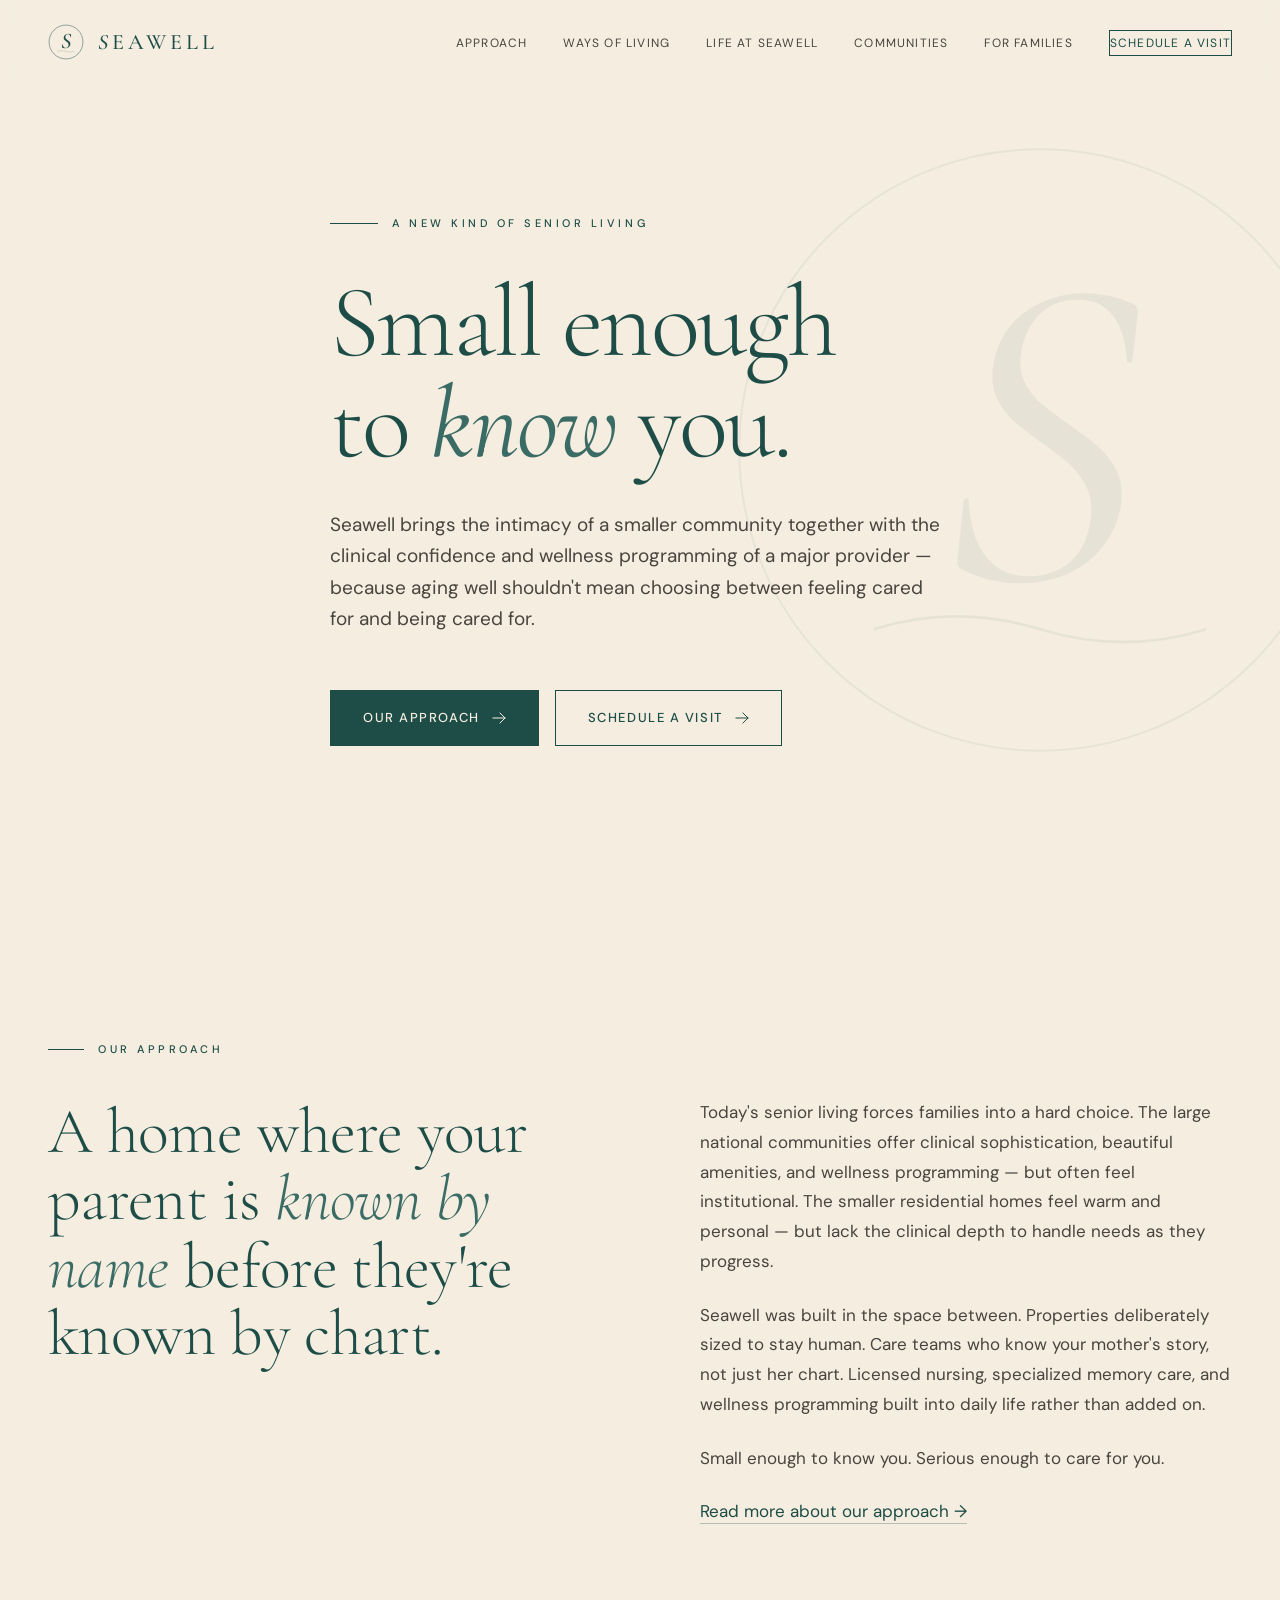
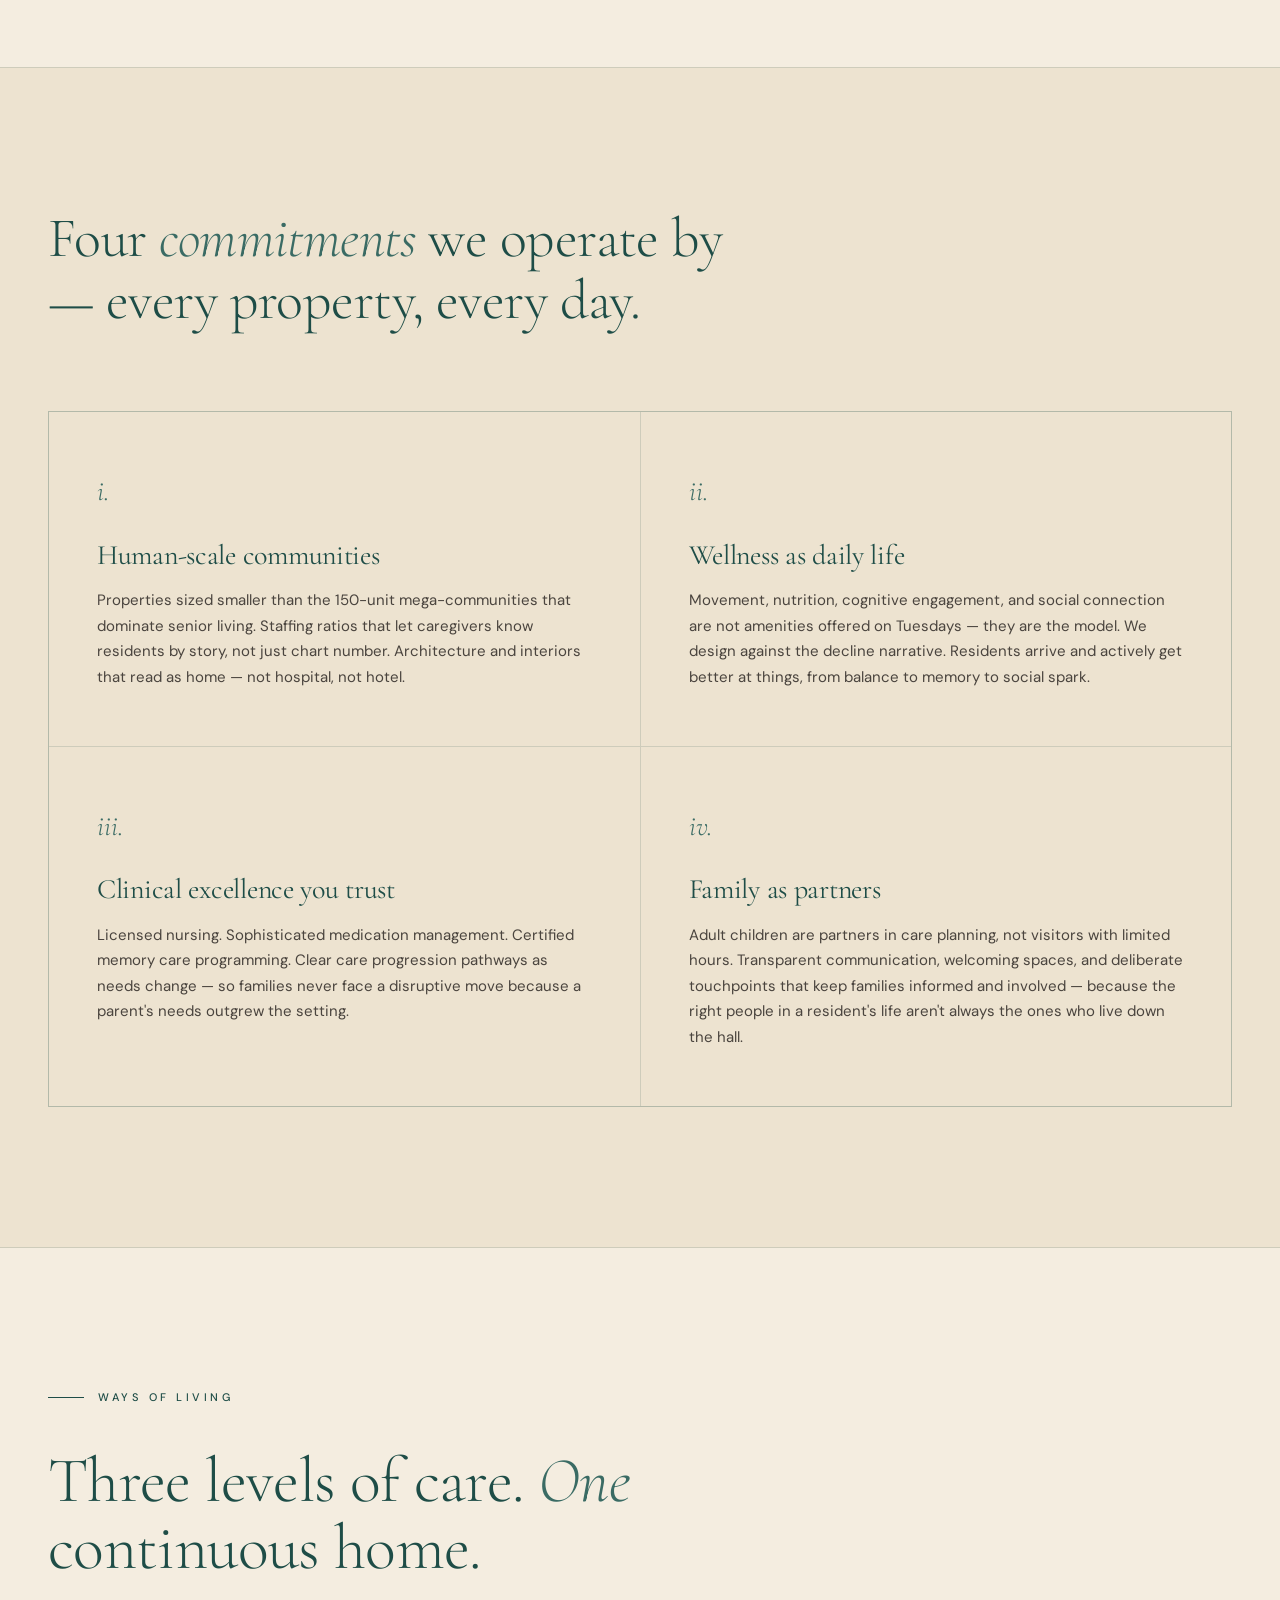
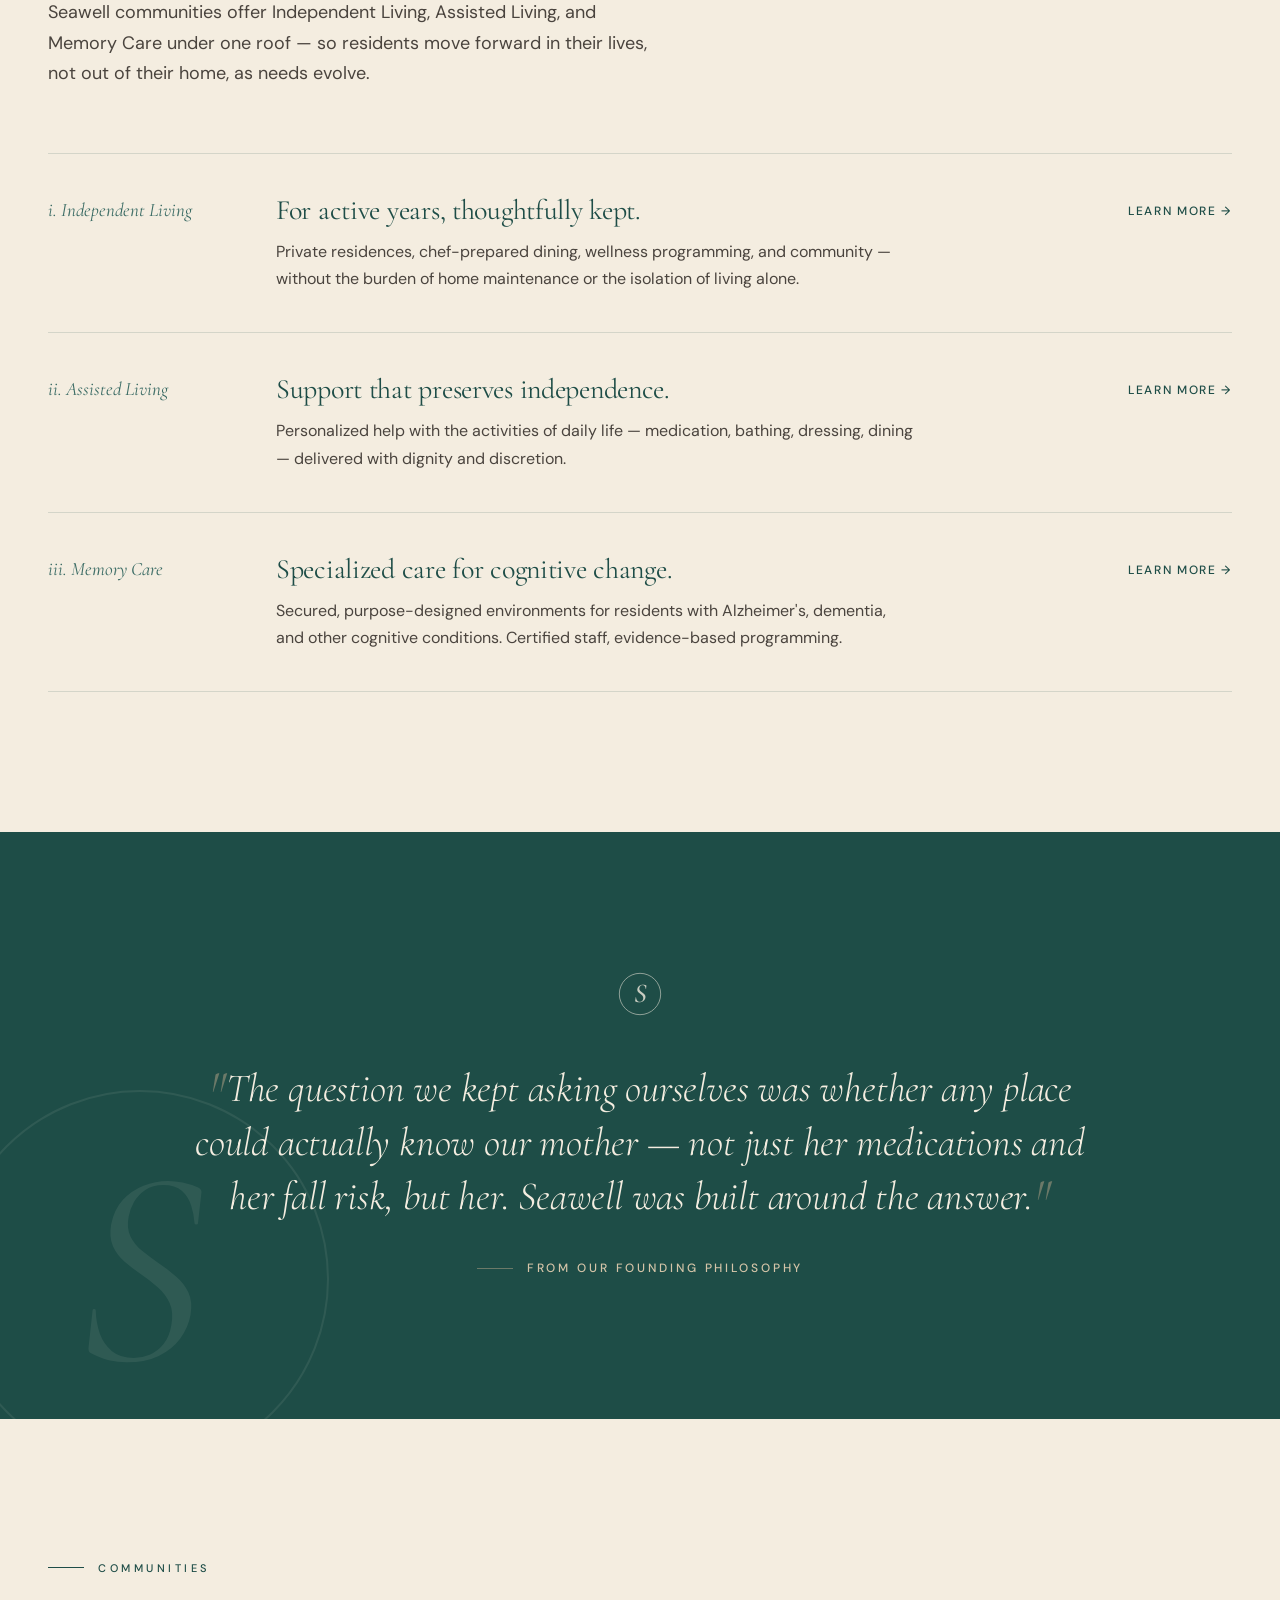
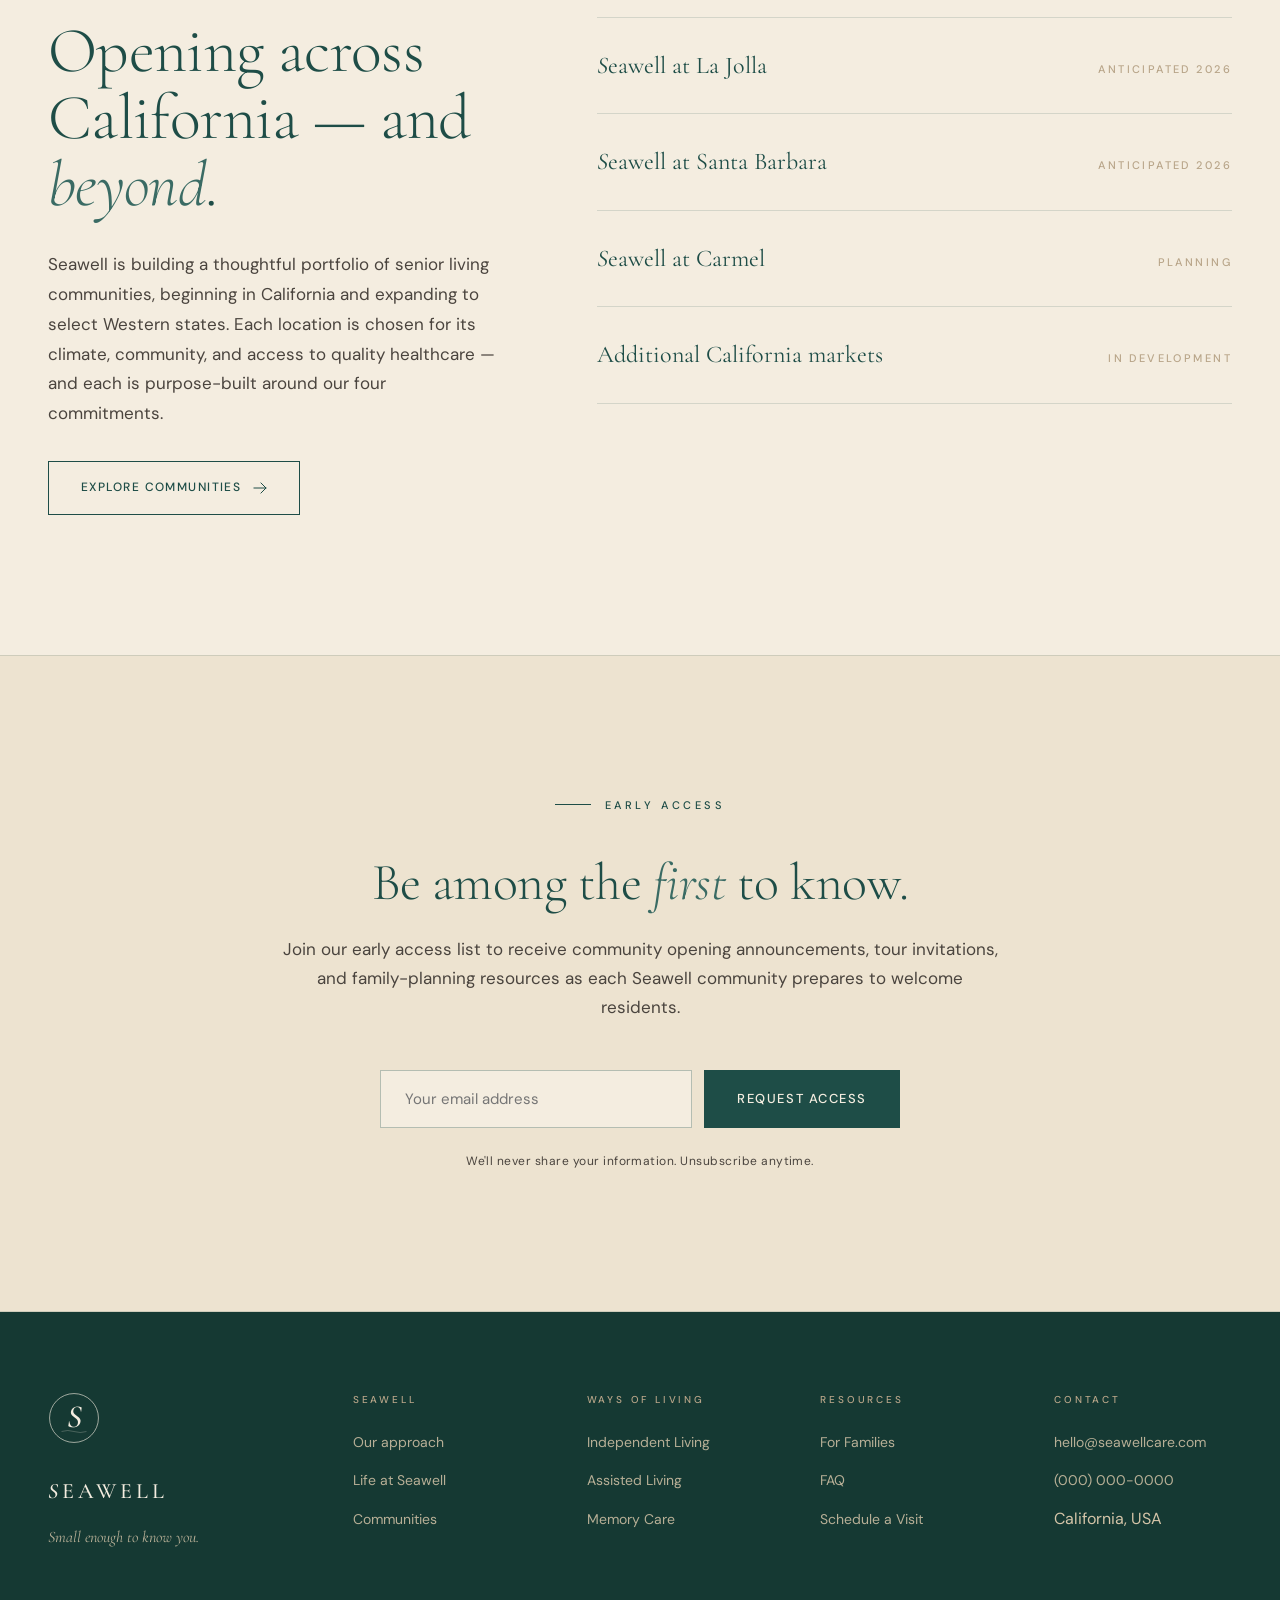
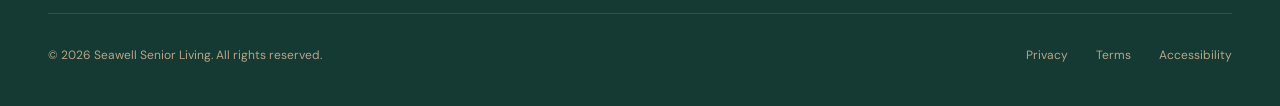
==== index.html @ 4174fb95 "Add multiple pages" ====
<!DOCTYPE html>
<html lang="en">
<head>
<meta charset="UTF-8">
<meta name="viewport" content="width=device-width, initial-scale=1.0">
<title>Seawell — Senior Living & Memory Care</title>
<meta name="description" content="A new kind of senior living community. Small enough to know you. Serious enough to care for you.">
<link rel="preconnect" href="https://fonts.googleapis.com">
<link rel="preconnect" href="https://fonts.gstatic.com" crossorigin>
<link href="https://fonts.googleapis.com/css2?family=Cormorant+Garamond:ital,wght@0,300;0,400;0,500;0,600;1,300;1,400;1,500;1,600&family=DM+Sans:ital,opsz,wght@0,9..40,300;0,9..40,400;0,9..40,500;1,9..40,400&display=swap" rel="stylesheet">
<link rel="stylesheet" href="styles.css">
<style>
.hero { min-height: 100vh; display: flex; align-items: center; padding: 180px 0 120px; position: relative; overflow: hidden; }
.hero-bg-mark { position: absolute; right: -80px; top: 50%; transform: translateY(-50%); width: 640px; height: 640px; opacity: 0.06; pointer-events: none; }
.hero-inner { position: relative; z-index: 2; max-width: 880px; }
.hero-eyebrow { display: flex; align-items: center; gap: 14px; font-size: 11px; font-weight: 500; letter-spacing: 0.32em; text-transform: uppercase; color: var(--teal); margin-bottom: 40px; }
.hero-eyebrow::before { content: ''; width: 48px; height: 0.5px; background: var(--teal); }
.hero-title { font-size: clamp(52px, 8vw, 108px); font-weight: 300; line-height: 0.98; letter-spacing: -0.025em; margin-bottom: 36px; }
.hero-title em { font-style: italic; font-weight: 400; color: var(--teal-soft); }
.hero-subtitle { font-size: 19px; line-height: 1.65; color: var(--charcoal-soft); max-width: 620px; margin-bottom: 56px; }
.hero-ctas { display: flex; gap: 16px; flex-wrap: wrap; }
.approach-grid { display: grid; grid-template-columns: 1fr 1fr; gap: 120px; align-items: start; }
@media (max-width: 968px) { .approach-grid { grid-template-columns: 1fr; gap: 64px; } }
.approach-heading { font-size: clamp(40px, 5vw, 64px); font-weight: 300; line-height: 1.05; margin-bottom: 32px; }
.approach-heading em { font-style: italic; color: var(--teal-soft); }
.pillars-heading { font-size: clamp(36px, 4.5vw, 56px); font-weight: 300; line-height: 1.1; margin-bottom: 80px; max-width: 720px; }
.pillars-heading em { font-style: italic; color: var(--teal-soft); }
.pillars-grid { display: grid; grid-template-columns: repeat(2, 1fr); gap: 1px; background: var(--line); border: 0.5px solid var(--line); }
@media (max-width: 768px) { .pillars-grid { grid-template-columns: 1fr; } }
.pillar { background: var(--ivory-warm); padding: 56px 48px; transition: background 0.4s ease; }
.pillar:hover { background: var(--ivory); }
.pillar-number { font-family: var(--serif); font-style: italic; font-size: 28px; font-weight: 300; color: var(--teal-soft); margin-bottom: 24px; display: block; }
.pillar-title { font-size: 28px; font-weight: 400; margin-bottom: 16px; line-height: 1.2; }
.pillar-body { font-size: 15px; line-height: 1.7; color: var(--charcoal-soft); }
.editorial-mark { position: absolute; left: -60px; bottom: -60px; width: 400px; height: 400px; opacity: 0.08; pointer-events: none; }
.communities-heading { font-size: clamp(40px, 5vw, 64px); font-weight: 300; line-height: 1.05; margin-bottom: 32px; }
.communities-heading em { font-style: italic; color: var(--teal-soft); }
.community-item { display: flex; justify-content: space-between; align-items: baseline; padding: 28px 0; border-top: 0.5px solid var(--line); }
.community-item:last-child { border-bottom: 0.5px solid var(--line); }
.community-name { font-family: var(--serif); font-size: 24px; font-weight: 400; color: var(--teal); }
.community-name em { font-style: italic; color: var(--teal-soft); }
.community-status { font-size: 11px; letter-spacing: 0.22em; text-transform: uppercase; color: var(--sand); font-weight: 500; }
.community-status.confirmed { color: var(--teal-soft); }
.access-inner { max-width: 720px; margin: 0 auto; text-align: center; }
.access-heading { font-size: clamp(36px, 4.5vw, 52px); font-weight: 300; line-height: 1.1; margin-bottom: 24px; }
.access-heading em { font-style: italic; color: var(--teal-soft); }
.access-body { font-size: 17px; line-height: 1.7; color: var(--charcoal-soft); margin-bottom: 48px; }
.access-form { display: flex; gap: 12px; max-width: 520px; margin: 0 auto; flex-wrap: wrap; justify-content: center; }
.access-form input[type="email"] { flex: 1; min-width: 260px; padding: 18px 24px; font-family: var(--sans); font-size: 15px; background: var(--ivory); border: 0.5px solid var(--line-strong); color: var(--charcoal); outline: none; transition: border-color 0.3s ease; }
.access-form input[type="email"]:focus { border-color: var(--teal); }
.access-note { margin-top: 24px; font-size: 12px; color: var(--charcoal-soft); letter-spacing: 0.04em; }
</style>
</head>
<body>

<nav class="site-nav" id="nav">
  <div class="container nav-inner">
    <a href="index.html" class="nav-logo" aria-label="Seawell home">
      <svg viewBox="0 0 100 100" xmlns="http://www.w3.org/2000/svg" aria-hidden="true">
        <circle cx="50" cy="50" r="47" fill="none" stroke="#1E4D47" stroke-width="1.3"/>
        <text x="50" y="68" text-anchor="middle" font-family="Cormorant Garamond, Didot, Georgia, serif" font-size="62" font-style="italic" font-weight="500" fill="#1E4D47">S</text>
        <path d="M 26 76 Q 38 72 50 76 T 74 76" fill="none" stroke="#1E4D47" stroke-width="0.9" opacity="0.45"/>
      </svg>
      <span class="nav-logo-text"><span class="italic-s">S</span>EAWELL</span>
    </a>
    <button class="nav-toggle" id="navToggle" aria-label="Menu"><span></span><span></span><span></span></button>
    <ul class="nav-links" id="navLinks">
      <li><a href="about.html">Approach</a></li>
      <li><a href="living.html">Ways of Living</a></li>
      <li><a href="life.html">Life at Seawell</a></li>
      <li><a href="communities.html">Communities</a></li>
      <li><a href="families.html">For Families</a></li>
      <li><a href="contact.html" class="nav-cta">Schedule a Visit</a></li>
    </ul>
  </div>
</nav>

<section class="hero" id="top">
  <svg class="hero-bg-mark" viewBox="0 0 100 100" xmlns="http://www.w3.org/2000/svg" aria-hidden="true">
    <circle cx="50" cy="50" r="47" fill="none" stroke="#1E4D47" stroke-width="0.3"/>
    <text x="50" y="70" text-anchor="middle" font-family="Cormorant Garamond, Didot, Georgia, serif" font-size="70" font-style="italic" fill="#1E4D47">S</text>
    <path d="M 24 78 Q 37 74 50 78 T 76 78" fill="none" stroke="#1E4D47" stroke-width="0.4"/>
  </svg>
  <div class="container hero-inner">
    <div class="hero-eyebrow hero-anim-1">A new kind of senior living</div>
    <h1 class="hero-title hero-anim-2">Small enough<br>to <em>know</em> you.</h1>
    <p class="hero-subtitle hero-anim-3">Seawell brings the intimacy of a smaller community together with the clinical confidence and wellness programming of a major provider — because aging well shouldn't mean choosing between feeling cared for and being cared for.</p>
    <div class="hero-ctas hero-anim-4">
      <a href="about.html" class="btn btn-primary">Our approach
        <svg class="arrow" viewBox="0 0 14 14" xmlns="http://www.w3.org/2000/svg"><path d="M1 7h12m-5-5l5 5-5 5" stroke="currentColor" stroke-width="1" fill="none" stroke-linecap="square"/></svg>
      </a>
      <a href="contact.html" class="btn btn-secondary">Schedule a visit
        <svg class="arrow" viewBox="0 0 14 14" xmlns="http://www.w3.org/2000/svg"><path d="M1 7h12m-5-5l5 5-5 5" stroke="currentColor" stroke-width="1" fill="none" stroke-linecap="square"/></svg>
      </a>
    </div>
  </div>
</section>

<section class="standard" id="approach">
  <div class="container">
    <div class="section-label">Our approach</div>
    <div class="approach-grid">
      <h2 class="approach-heading reveal">A home where your parent is <em>known by name</em> before they're known by chart.</h2>
      <div class="prose reveal">
        <p>Today's senior living forces families into a hard choice. The large national communities offer clinical sophistication, beautiful amenities, and wellness programming — but often feel institutional. The smaller residential homes feel warm and personal — but lack the clinical depth to handle needs as they progress.</p>
        <p>Seawell was built in the space between. Properties deliberately sized to stay human. Care teams who know your mother's story, not just her chart. Licensed nursing, specialized memory care, and wellness programming built into daily life rather than added on.</p>
        <p>Small enough to know you. Serious enough to care for you.</p>
        <p><a href="about.html">Read more about our approach →</a></p>
      </div>
    </div>
  </div>
</section>

<section class="band">
  <div class="container">
    <h2 class="pillars-heading reveal">Four <em>commitments</em> we operate by — every property, every day.</h2>
    <div class="pillars-grid">
      <div class="pillar reveal">
        <span class="pillar-number">i.</span>
        <h3 class="pillar-title">Human-scale communities</h3>
        <p class="pillar-body">Properties sized smaller than the 150-unit mega-communities that dominate senior living. Staffing ratios that let caregivers know residents by story, not just chart number. Architecture and interiors that read as home — not hospital, not hotel.</p>
      </div>
      <div class="pillar reveal">
        <span class="pillar-number">ii.</span>
        <h3 class="pillar-title">Wellness as daily life</h3>
        <p class="pillar-body">Movement, nutrition, cognitive engagement, and social connection are not amenities offered on Tuesdays — they are the model. We design against the decline narrative. Residents arrive and actively get better at things, from balance to memory to social spark.</p>
      </div>
      <div class="pillar reveal">
        <span class="pillar-number">iii.</span>
        <h3 class="pillar-title">Clinical excellence you trust</h3>
        <p class="pillar-body">Licensed nursing. Sophisticated medication management. Certified memory care programming. Clear care progression pathways as needs change — so families never face a disruptive move because a parent's needs outgrew the setting.</p>
      </div>
      <div class="pillar reveal">
        <span class="pillar-number">iv.</span>
        <h3 class="pillar-title">Family as partners</h3>
        <p class="pillar-body">Adult children are partners in care planning, not visitors with limited hours. Transparent communication, welcoming spaces, and deliberate touchpoints that keep families informed and involved — because the right people in a resident's life aren't always the ones who live down the hall.</p>
      </div>
    </div>
  </div>
</section>

<section class="standard" id="living">
  <div class="container">
    <div class="section-label">Ways of living</div>
    <h2 class="approach-heading reveal" style="margin-bottom:16px;max-width:840px">Three levels of care. <em>One</em> continuous home.</h2>
    <p class="reveal" style="font-size:18px;color:var(--charcoal-soft);max-width:620px;margin-bottom:64px;line-height:1.7;">Seawell communities offer Independent Living, Assisted Living, and Memory Care under one roof — so residents move forward in their lives, not out of their home, as needs evolve.</p>
    <div class="row-list">
      <a href="independent-living.html" class="row-item reveal">
        <span class="row-label">i. Independent Living</span>
        <div>
          <h3 class="row-title">For active years, thoughtfully kept.</h3>
          <p class="row-body">Private residences, chef-prepared dining, wellness programming, and community — without the burden of home maintenance or the isolation of living alone.</p>
        </div>
        <span class="row-arrow">Learn more →</span>
      </a>
      <a href="assisted-living.html" class="row-item reveal">
        <span class="row-label">ii. Assisted Living</span>
        <div>
          <h3 class="row-title">Support that preserves independence.</h3>
          <p class="row-body">Personalized help with the activities of daily life — medication, bathing, dressing, dining — delivered with dignity and discretion.</p>
        </div>
        <span class="row-arrow">Learn more →</span>
      </a>
      <a href="memory-care.html" class="row-item reveal">
        <span class="row-label">iii. Memory Care</span>
        <div>
          <h3 class="row-title">Specialized care for cognitive change.</h3>
          <p class="row-body">Secured, purpose-designed environments for residents with Alzheimer's, dementia, and other cognitive conditions. Certified staff, evidence-based programming.</p>
        </div>
        <span class="row-arrow">Learn more →</span>
      </a>
    </div>
  </div>
</section>

<section class="deep" style="position:relative;overflow:hidden;">
  <svg class="editorial-mark" viewBox="0 0 100 100" xmlns="http://www.w3.org/2000/svg" aria-hidden="true">
    <circle cx="50" cy="50" r="47" fill="none" stroke="#F4EDE0" stroke-width="0.5"/>
    <text x="50" y="70" text-anchor="middle" font-family="Cormorant Garamond, Didot, Georgia, serif" font-size="70" font-style="italic" fill="#F4EDE0">S</text>
  </svg>
  <div class="container">
    <div class="pull-quote">
      <svg class="pull-quote-mark" viewBox="0 0 100 100" xmlns="http://www.w3.org/2000/svg" aria-hidden="true">
        <circle cx="50" cy="50" r="47" fill="none" stroke="#F4EDE0" stroke-width="1.5"/>
        <text x="50" y="68" text-anchor="middle" font-family="Cormorant Garamond, Didot, Georgia, serif" font-size="62" font-style="italic" font-weight="500" fill="#F4EDE0">S</text>
      </svg>
      <p class="pull-quote-text" style="color:var(--ivory)">The question we kept asking ourselves was whether any place could actually know our mother — not just her medications and her fall risk, but her. Seawell was built around the answer.</p>
      <div class="pull-quote-attr">From our founding philosophy</div>
    </div>
  </div>
</section>

<section class="standard" id="communities">
  <div class="container">
    <div class="section-label">Communities</div>
    <div class="two-col-wide">
      <div class="reveal">
        <h2 class="communities-heading">Opening across California — and <em>beyond</em>.</h2>
        <p class="prose">Seawell is building a thoughtful portfolio of senior living communities, beginning in California and expanding to select Western states. Each location is chosen for its climate, community, and access to quality healthcare — and each is purpose-built around our four commitments.</p>
        <p style="margin-top:32px"><a href="communities.html" class="btn btn-secondary" style="font-size:12px">Explore communities
          <svg class="arrow" viewBox="0 0 14 14"><path d="M1 7h12m-5-5l5 5-5 5" stroke="currentColor" stroke-width="1" fill="none" stroke-linecap="square"/></svg>
        </a></p>
      </div>
      <ul style="list-style:none" class="reveal">
        <li class="community-item">
          <span class="community-name"><span style="font-style:italic">S</span>eawell at La Jolla</span>
          <span class="community-status">Anticipated 2026</span>
        </li>
        <li class="community-item">
          <span class="community-name"><span style="font-style:italic">S</span>eawell at Santa Barbara</span>
          <span class="community-status">Anticipated 2026</span>
        </li>
        <li class="community-item">
          <span class="community-name"><span style="font-style:italic">S</span>eawell at Carmel</span>
          <span class="community-status">Planning</span>
        </li>
        <li class="community-item">
          <span class="community-name">Additional California markets</span>
          <span class="community-status">In development</span>
        </li>
      </ul>
    </div>
  </div>
</section>

<section class="band" id="access">
  <div class="container">
    <div class="access-inner">
      <div class="section-label centered">Early access</div>
      <h2 class="access-heading reveal">Be among the <em>first</em> to know.</h2>
      <p class="access-body reveal">Join our early access list to receive community opening announcements, tour invitations, and family-planning resources as each Seawell community prepares to welcome residents.</p>
      <form class="access-form reveal" name="early-access" netlify onsubmit="event.preventDefault(); this.querySelector('button').textContent='Thank you'; this.querySelector('input').value='';">
        <input type="email" name="email" placeholder="Your email address" required aria-label="Email address">
        <button type="submit" class="btn btn-primary">Request access</button>
      </form>
      <p class="access-note">We'll never share your information. Unsubscribe anytime.</p>
    </div>
  </div>
</section>

<footer class="site-footer">
  <div class="container">
    <div class="footer-grid">
      <div class="footer-brand">
        <svg viewBox="0 0 100 100" xmlns="http://www.w3.org/2000/svg" aria-hidden="true">
          <circle cx="50" cy="50" r="47" fill="none" stroke="#F4EDE0" stroke-width="1.2"/>
          <text x="50" y="68" text-anchor="middle" font-family="Cormorant Garamond, Didot, Georgia, serif" font-size="62" font-style="italic" font-weight="500" fill="#F4EDE0">S</text>
          <path d="M 26 76 Q 38 72 50 76 T 74 76" fill="none" stroke="#F4EDE0" stroke-width="0.9" opacity="0.5"/>
        </svg>
        <div class="footer-brand-name"><span class="italic-s">S</span>EAWELL</div>
        <p class="footer-tagline">Small enough to know you.</p>
      </div>
      <div class="footer-col">
        <div class="footer-col-label">Seawell</div>
        <ul>
          <li><a href="about.html">Our approach</a></li>
          <li><a href="life.html">Life at Seawell</a></li>
          <li><a href="communities.html">Communities</a></li>
        </ul>
      </div>
      <div class="footer-col">
        <div class="footer-col-label">Ways of Living</div>
        <ul>
          <li><a href="independent-living.html">Independent Living</a></li>
          <li><a href="assisted-living.html">Assisted Living</a></li>
          <li><a href="memory-care.html">Memory Care</a></li>
        </ul>
      </div>
      <div class="footer-col">
        <div class="footer-col-label">Resources</div>
        <ul>
          <li><a href="families.html">For Families</a></li>
          <li><a href="families.html#faq">FAQ</a></li>
          <li><a href="contact.html">Schedule a Visit</a></li>
        </ul>
      </div>
      <div class="footer-col">
        <div class="footer-col-label">Contact</div>
        <ul>
          <li><a href="mailto:hello@seawellcare.com">hello@seawellcare.com</a></li>
          <li><a href="tel:+10000000000">(000) 000-0000</a></li>
          <li>California, USA</li>
        </ul>
      </div>
    </div>
    <div class="footer-bottom">
      <div>© 2026 Seawell Senior Living. All rights reserved.</div>
      <div class="footer-legal">
        <a href="#">Privacy</a>
        <a href="#">Terms</a>
        <a href="#">Accessibility</a>
      </div>
    </div>
  </div>
</footer>

<script src="main.js"></script>
</body>
</html>
---- styles.css ----
:root {
  --teal: #1E4D47;
  --teal-deep: #153933;
  --teal-soft: #3A6B64;
  --ivory: #F4EDE0;
  --ivory-warm: #EDE3D0;
  --sand: #B8A589;
  --sand-light: #D4C4A8;
  --charcoal: #2A2520;
  --charcoal-soft: #4A443E;
  --white-warm: #FAF6ED;
  --line: rgba(30, 77, 71, 0.15);
  --line-strong: rgba(30, 77, 71, 0.3);
  --serif: 'Cormorant Garamond', 'Didot', 'Playfair Display', Georgia, serif;
  --sans: 'DM Sans', -apple-system, BlinkMacSystemFont, 'Helvetica Neue', Arial, sans-serif;
}

* { margin: 0; padding: 0; box-sizing: border-box; }
html { scroll-behavior: smooth; }

body {
  font-family: var(--sans);
  font-weight: 400;
  font-size: 16px;
  line-height: 1.65;
  color: var(--charcoal);
  background: var(--ivory);
  overflow-x: hidden;
  -webkit-font-smoothing: antialiased;
  -moz-osx-font-smoothing: grayscale;
}

::selection { background: var(--teal); color: var(--ivory); }

h1, h2, h3, h4 {
  font-family: var(--serif);
  font-weight: 400;
  color: var(--teal);
  letter-spacing: -0.01em;
  line-height: 1.15;
}

a {
  color: inherit;
  text-decoration: none;
  transition: opacity 0.3s ease, color 0.3s ease;
}

.container {
  max-width: 1280px;
  margin: 0 auto;
  padding: 0 48px;
}

.container-narrow {
  max-width: 880px;
  margin: 0 auto;
  padding: 0 48px;
}

@media (max-width: 768px) {
  .container, .container-narrow { padding: 0 24px; }
}

/* ===== NAV ===== */
nav.site-nav {
  position: fixed;
  top: 0;
  left: 0;
  right: 0;
  z-index: 100;
  padding: 24px 0;
  background: rgba(244, 237, 224, 0.92);
  backdrop-filter: blur(12px);
  -webkit-backdrop-filter: blur(12px);
  transition: padding 0.3s ease, background 0.3s ease;
}

nav.site-nav.scrolled {
  padding: 16px 0;
  border-bottom: 0.5px solid var(--line);
}

.nav-inner {
  display: flex;
  justify-content: space-between;
  align-items: center;
}

.nav-logo {
  display: flex;
  align-items: center;
  gap: 14px;
}

.nav-logo svg { width: 36px; height: 36px; }

.nav-logo-text {
  font-family: var(--serif);
  font-size: 22px;
  font-weight: 500;
  letter-spacing: 0.18em;
  color: var(--teal);
}

.nav-logo-text .italic-s { font-style: italic; font-weight: 500; }

.nav-links {
  display: flex;
  gap: 36px;
  align-items: center;
  list-style: none;
}

.nav-links a {
  font-size: 12px;
  font-weight: 400;
  letter-spacing: 0.1em;
  text-transform: uppercase;
  color: var(--charcoal-soft);
  position: relative;
  padding: 4px 0;
}

.nav-links a::after {
  content: '';
  position: absolute;
  bottom: -4px;
  left: 0;
  width: 0;
  height: 0.5px;
  background: var(--teal);
  transition: width 0.3s ease;
}

.nav-links a:hover::after, .nav-links a.active::after { width: 100%; }
.nav-links a:hover, .nav-links a.active { color: var(--teal); }

.nav-cta {
  padding: 10px 20px;
  border: 0.5px solid var(--teal);
  color: var(--teal) !important;
  transition: all 0.3s ease;
}

.nav-cta:hover { background: var(--teal); color: var(--ivory) !important; }
.nav-cta::after { display: none !important; }

.nav-toggle {
  display: none;
  background: none;
  border: none;
  cursor: pointer;
  padding: 8px;
}

.nav-toggle span {
  display: block;
  width: 22px;
  height: 1px;
  background: var(--teal);
  margin: 5px 0;
  transition: transform 0.3s ease, opacity 0.3s ease;
}

.nav-toggle.open span:nth-child(1) { transform: translateY(6px) rotate(45deg); }
.nav-toggle.open span:nth-child(2) { opacity: 0; }
.nav-toggle.open span:nth-child(3) { transform: translateY(-6px) rotate(-45deg); }

@media (max-width: 968px) {
  .nav-toggle { display: block; }
  .nav-links {
    position: fixed;
    top: 76px;
    left: 0;
    right: 0;
    background: var(--ivory);
    flex-direction: column;
    padding: 32px 24px;
    gap: 20px;
    border-bottom: 0.5px solid var(--line);
    transform: translateY(-110%);
    transition: transform 0.3s ease;
  }
  .nav-links.open { transform: translateY(0); }
  .nav-links a { font-size: 14px; padding: 8px 0; }
  .nav-logo-text { font-size: 18px; }
}

/* ===== BUTTONS ===== */
.btn {
  padding: 16px 32px;
  font-family: var(--sans);
  font-size: 13px;
  font-weight: 500;
  letter-spacing: 0.12em;
  text-transform: uppercase;
  cursor: pointer;
  transition: all 0.3s ease;
  border: 0.5px solid var(--teal);
  background: transparent;
  color: var(--teal);
  display: inline-flex;
  align-items: center;
  gap: 12px;
  text-decoration: none;
}

.btn-primary { background: var(--teal); color: var(--ivory); }
.btn-primary:hover { background: var(--teal-deep); transform: translateY(-1px); }
.btn-secondary:hover { background: var(--teal); color: var(--ivory); }

.btn .arrow { width: 14px; height: 14px; transition: transform 0.3s ease; }
.btn:hover .arrow { transform: translateX(4px); }

/* ===== SECTION LABEL ===== */
.section-label {
  display: flex;
  align-items: center;
  gap: 14px;
  font-size: 11px;
  font-weight: 500;
  letter-spacing: 0.32em;
  text-transform: uppercase;
  color: var(--teal);
  margin-bottom: 40px;
}

.section-label::before {
  content: '';
  width: 36px;
  height: 0.5px;
  background: var(--teal);
}

.section-label.centered { justify-content: center; }

/* ===== PAGE HERO (sub-pages) ===== */
.page-hero {
  padding: 200px 0 100px;
  background: var(--ivory-warm);
  position: relative;
  overflow: hidden;
  border-bottom: 0.5px solid var(--line);
}

.page-hero-mark {
  position: absolute;
  right: -40px;
  top: 50%;
  transform: translateY(-50%);
  width: 380px;
  height: 380px;
  opacity: 0.05;
  pointer-events: none;
}

.page-hero-inner {
  position: relative;
  z-index: 2;
  max-width: 820px;
}

.page-hero-eyebrow {
  font-size: 11px;
  font-weight: 500;
  letter-spacing: 0.32em;
  text-transform: uppercase;
  color: var(--teal);
  margin-bottom: 32px;
  display: flex;
  align-items: center;
  gap: 14px;
}

.page-hero-eyebrow::before {
  content: '';
  width: 36px;
  height: 0.5px;
  background: var(--teal);
}

.page-hero h1 {
  font-size: clamp(42px, 6vw, 84px);
  font-weight: 300;
  line-height: 1.02;
  letter-spacing: -0.025em;
  margin-bottom: 28px;
}

.page-hero h1 em {
  font-style: italic;
  font-weight: 400;
  color: var(--teal-soft);
}

.page-hero-lede {
  font-size: 20px;
  line-height: 1.55;
  color: var(--charcoal-soft);
  max-width: 680px;
  font-family: var(--serif);
  font-style: italic;
  font-weight: 300;
}

/* ===== EDITORIAL CONTENT ===== */
.prose {
  font-size: 17px;
  line-height: 1.75;
  color: var(--charcoal-soft);
}

.prose p { margin-bottom: 24px; }
.prose p:last-child { margin-bottom: 0; }

.prose h2 {
  font-size: clamp(32px, 4vw, 48px);
  font-weight: 300;
  margin-top: 72px;
  margin-bottom: 28px;
  line-height: 1.1;
}

.prose h2 em { font-style: italic; color: var(--teal-soft); }

.prose h3 {
  font-size: 24px;
  font-weight: 500;
  margin-top: 48px;
  margin-bottom: 14px;
}

.prose h3 em { font-style: italic; font-weight: 400; color: var(--teal-soft); }

.prose blockquote {
  font-family: var(--serif);
  font-style: italic;
  font-size: 24px;
  line-height: 1.5;
  color: var(--teal);
  border-left: 2px solid var(--sand);
  padding: 8px 0 8px 32px;
  margin: 48px 0;
}

.prose a {
  color: var(--teal);
  border-bottom: 0.5px solid var(--line-strong);
  padding-bottom: 1px;
}

.prose a:hover { color: var(--teal-deep); border-bottom-color: var(--teal); }

.prose ul, .prose ol {
  margin: 24px 0;
  padding-left: 28px;
}

.prose li { margin-bottom: 12px; }

/* ===== TWO-COL LAYOUT ===== */
.two-col {
  display: grid;
  grid-template-columns: 1fr 1fr;
  gap: 120px;
  align-items: start;
}

.two-col-wide {
  display: grid;
  grid-template-columns: 1fr 1.4fr;
  gap: 96px;
  align-items: start;
}

@media (max-width: 968px) {
  .two-col, .two-col-wide { grid-template-columns: 1fr; gap: 48px; }
}

.col-heading {
  font-size: clamp(36px, 4.5vw, 56px);
  font-weight: 300;
  line-height: 1.1;
  margin-bottom: 32px;
}

.col-heading em { font-style: italic; color: var(--teal-soft); }

/* ===== GENERAL SECTIONS ===== */
section.standard { padding: 140px 0; }
section.band { padding: 140px 0; background: var(--ivory-warm); border-top: 0.5px solid var(--line); border-bottom: 0.5px solid var(--line); }
section.deep { padding: 140px 0; background: var(--teal); color: var(--ivory); }
section.deep h2 { color: var(--ivory); }

/* ===== CARDS ===== */
.card-grid {
  display: grid;
  grid-template-columns: repeat(3, 1fr);
  gap: 1px;
  background: var(--line);
  border: 0.5px solid var(--line);
  margin-top: 64px;
}

@media (max-width: 968px) {
  .card-grid { grid-template-columns: 1fr; }
}

.card {
  background: var(--ivory);
  padding: 56px 40px;
  transition: background 0.4s ease;
  text-decoration: none;
  display: block;
  color: inherit;
}

.card:hover { background: var(--white-warm); }

.card-label {
  font-family: var(--serif);
  font-style: italic;
  font-size: 22px;
  font-weight: 300;
  color: var(--teal-soft);
  margin-bottom: 20px;
  display: block;
}

.card-title {
  font-size: 28px;
  font-weight: 400;
  margin-bottom: 16px;
  line-height: 1.2;
  color: var(--teal);
}

.card-body {
  font-size: 15px;
  line-height: 1.7;
  color: var(--charcoal-soft);
  margin-bottom: 28px;
}

.card-cta {
  font-size: 12px;
  font-weight: 500;
  letter-spacing: 0.14em;
  text-transform: uppercase;
  color: var(--teal);
  display: inline-flex;
  align-items: center;
  gap: 8px;
}

/* ===== LIST ROWS ===== */
.row-list { display: flex; flex-direction: column; }

.row-item {
  display: grid;
  grid-template-columns: 180px 1fr auto;
  gap: 48px;
  padding: 40px 0;
  border-top: 0.5px solid var(--line);
  align-items: start;
  transition: padding 0.4s ease;
  text-decoration: none;
  color: inherit;
}

.row-item:last-child { border-bottom: 0.5px solid var(--line); }
.row-item:hover { padding: 40px 16px; }

.row-label {
  font-family: var(--serif);
  font-style: italic;
  font-size: 19px;
  color: var(--teal-soft);
}

.row-title {
  font-size: 28px;
  font-weight: 400;
  margin-bottom: 12px;
  color: var(--teal);
}

.row-body {
  font-size: 16px;
  line-height: 1.7;
  color: var(--charcoal-soft);
  max-width: 640px;
}

.row-arrow {
  font-size: 12px;
  font-weight: 500;
  letter-spacing: 0.14em;
  text-transform: uppercase;
  color: var(--teal);
  white-space: nowrap;
  padding-top: 8px;
}

@media (max-width: 768px) {
  .row-item { grid-template-columns: 1fr; gap: 12px; padding: 28px 0; }
}

/* ===== FAQ ===== */
.faq-list { margin-top: 48px; }

.faq-item {
  border-top: 0.5px solid var(--line);
  padding: 28px 0;
  cursor: pointer;
}

.faq-item:last-child { border-bottom: 0.5px solid var(--line); }

.faq-q {
  display: flex;
  justify-content: space-between;
  align-items: center;
  font-family: var(--serif);
  font-size: 22px;
  font-weight: 500;
  color: var(--teal);
  line-height: 1.3;
}

.faq-toggle {
  width: 20px;
  height: 20px;
  flex-shrink: 0;
  position: relative;
  margin-left: 24px;
}

.faq-toggle::before, .faq-toggle::after {
  content: '';
  position: absolute;
  background: var(--teal);
  transition: transform 0.3s ease;
}

.faq-toggle::before {
  top: 9px;
  left: 0;
  width: 20px;
  height: 1px;
}

.faq-toggle::after {
  top: 0;
  left: 9px;
  width: 1px;
  height: 20px;
}

.faq-item.open .faq-toggle::after { transform: scaleY(0); }

.faq-a {
  font-size: 16px;
  line-height: 1.7;
  color: var(--charcoal-soft);
  max-height: 0;
  overflow: hidden;
  transition: max-height 0.4s ease, padding 0.4s ease;
  padding-top: 0;
}

.faq-item.open .faq-a {
  max-height: 800px;
  padding-top: 20px;
}

/* ===== PULL QUOTE / EDITORIAL ===== */
.pull-quote {
  text-align: center;
  max-width: 900px;
  margin: 0 auto;
  position: relative;
  z-index: 2;
}

.pull-quote-mark {
  width: 44px;
  height: 44px;
  margin: 0 auto 36px;
  opacity: 0.8;
}

.pull-quote-text {
  font-family: var(--serif);
  font-style: italic;
  font-weight: 300;
  font-size: clamp(26px, 3.8vw, 40px);
  line-height: 1.35;
  margin-bottom: 36px;
  letter-spacing: -0.005em;
}

.pull-quote-text::before, .pull-quote-text::after {
  content: '"';
  font-size: 1.4em;
  line-height: 0;
  color: var(--sand);
  opacity: 0.5;
  vertical-align: -0.15em;
}

.pull-quote-attr {
  font-size: 12px;
  font-weight: 500;
  letter-spacing: 0.24em;
  text-transform: uppercase;
  color: var(--sand-light);
  display: flex;
  align-items: center;
  justify-content: center;
  gap: 14px;
}

.pull-quote-attr::before {
  content: '';
  width: 36px;
  height: 0.5px;
  background: var(--sand);
  opacity: 0.5;
}

/* ===== FORMS ===== */
.form-stack {
  display: flex;
  flex-direction: column;
  gap: 20px;
  max-width: 640px;
}

.form-row {
  display: grid;
  grid-template-columns: 1fr 1fr;
  gap: 16px;
}

@media (max-width: 640px) {
  .form-row { grid-template-columns: 1fr; }
}

.form-field {
  display: flex;
  flex-direction: column;
  gap: 8px;
}

.form-field label {
  font-size: 11px;
  font-weight: 500;
  letter-spacing: 0.18em;
  text-transform: uppercase;
  color: var(--teal);
}

.form-field input,
.form-field select,
.form-field textarea {
  padding: 14px 18px;
  font-family: var(--sans);
  font-size: 15px;
  background: var(--white-warm);
  border: 0.5px solid var(--line-strong);
  color: var(--charcoal);
  outline: none;
  transition: border-color 0.3s ease;
  width: 100%;
}

.form-field input:focus,
.form-field select:focus,
.form-field textarea:focus { border-color: var(--teal); }

.form-field textarea { resize: vertical; min-height: 120px; }

.form-submit { margin-top: 12px; }

/* ===== BREADCRUMBS ===== */
.breadcrumbs {
  font-size: 11px;
  font-weight: 500;
  letter-spacing: 0.18em;
  text-transform: uppercase;
  color: var(--charcoal-soft);
  opacity: 0.7;
  margin-bottom: 24px;
  display: flex;
  gap: 10px;
  align-items: center;
}

.breadcrumbs a { color: inherit; border-bottom: 0.5px solid transparent; }
.breadcrumbs a:hover { border-bottom-color: var(--teal); color: var(--teal); }
.breadcrumbs .sep { opacity: 0.5; }

/* ===== CROSS-LINKS ===== */
.cross-links {
  padding: 100px 0;
  border-top: 0.5px solid var(--line);
}

.cross-links-grid {
  display: grid;
  grid-template-columns: repeat(2, 1fr);
  gap: 1px;
  background: var(--line);
  border: 0.5px solid var(--line);
}

@media (max-width: 768px) { .cross-links-grid { grid-template-columns: 1fr; } }

.cross-link {
  padding: 48px 40px;
  background: var(--ivory);
  text-decoration: none;
  color: inherit;
  transition: background 0.4s ease;
}

.cross-link:hover { background: var(--white-warm); }

.cross-link-label {
  font-size: 11px;
  font-weight: 500;
  letter-spacing: 0.28em;
  text-transform: uppercase;
  color: var(--teal);
  margin-bottom: 14px;
  display: block;
}

.cross-link-title {
  font-family: var(--serif);
  font-size: 28px;
  font-weight: 400;
  color: var(--teal);
  margin-bottom: 8px;
  line-height: 1.2;
}

.cross-link-title em { font-style: italic; color: var(--teal-soft); }

.cross-link-arrow {
  font-size: 12px;
  font-weight: 500;
  letter-spacing: 0.14em;
  text-transform: uppercase;
  color: var(--teal);
  margin-top: 16px;
  display: inline-block;
}

/* ===== FOOTER ===== */
footer.site-footer {
  padding: 80px 0 40px;
  background: var(--teal-deep);
  color: var(--sand-light);
}

.footer-grid {
  display: grid;
  grid-template-columns: 1.4fr 1fr 1fr 1fr 1fr;
  gap: 56px;
  margin-bottom: 64px;
}

@media (max-width: 968px) {
  .footer-grid { grid-template-columns: 1fr 1fr; gap: 40px; }
}

.footer-brand svg { width: 52px; height: 52px; margin-bottom: 20px; }

.footer-brand-name {
  font-family: var(--serif);
  font-size: 22px;
  font-weight: 500;
  letter-spacing: 0.18em;
  color: var(--ivory);
  margin-bottom: 16px;
}

.footer-brand-name .italic-s { font-style: italic; }

.footer-tagline {
  font-family: var(--serif);
  font-style: italic;
  font-size: 16px;
  color: var(--sand-light);
  opacity: 0.85;
  max-width: 260px;
  line-height: 1.5;
}

.footer-col-label {
  font-size: 10px;
  font-weight: 500;
  letter-spacing: 0.28em;
  text-transform: uppercase;
  color: var(--sand);
  margin-bottom: 20px;
}

.footer-col ul { list-style: none; }
.footer-col li { margin-bottom: 12px; }
.footer-col a { font-size: 14px; color: var(--sand-light); opacity: 0.85; }
.footer-col a:hover { opacity: 1; color: var(--ivory); }

.footer-bottom {
  padding-top: 32px;
  border-top: 0.5px solid rgba(184, 165, 137, 0.2);
  display: flex;
  justify-content: space-between;
  align-items: center;
  flex-wrap: wrap;
  gap: 16px;
  font-size: 12px;
  color: var(--sand);
}

.footer-legal { display: flex; gap: 28px; flex-wrap: wrap; }

/* ===== ANIMATIONS ===== */
@keyframes fadeUp {
  from { opacity: 0; transform: translateY(20px); }
  to { opacity: 1; transform: translateY(0); }
}

.reveal {
  opacity: 0;
  transform: translateY(24px);
  transition: opacity 0.9s ease-out, transform 0.9s ease-out;
}

.reveal.in-view { opacity: 1; transform: translateY(0); }

.hero-anim-1 { opacity: 0; animation: fadeUp 0.9s ease-out 0.2s forwards; }
.hero-anim-2 { opacity: 0; animation: fadeUp 0.9s ease-out 0.4s forwards; }
.hero-anim-3 { opacity: 0; animation: fadeUp 0.9s ease-out 0.6s forwards; }
.hero-anim-4 { opacity: 0; animation: fadeUp 0.9s ease-out 0.8s forwards; }

@media (prefers-reduced-motion: reduce) {
  *, *::before, *::after {
    animation-duration: 0.01ms !important;
    transition-duration: 0.01ms !important;
  }
  .reveal { opacity: 1; transform: none; }
  .hero-anim-1, .hero-anim-2, .hero-anim-3, .hero-anim-4 { opacity: 1; animation: none; }
}
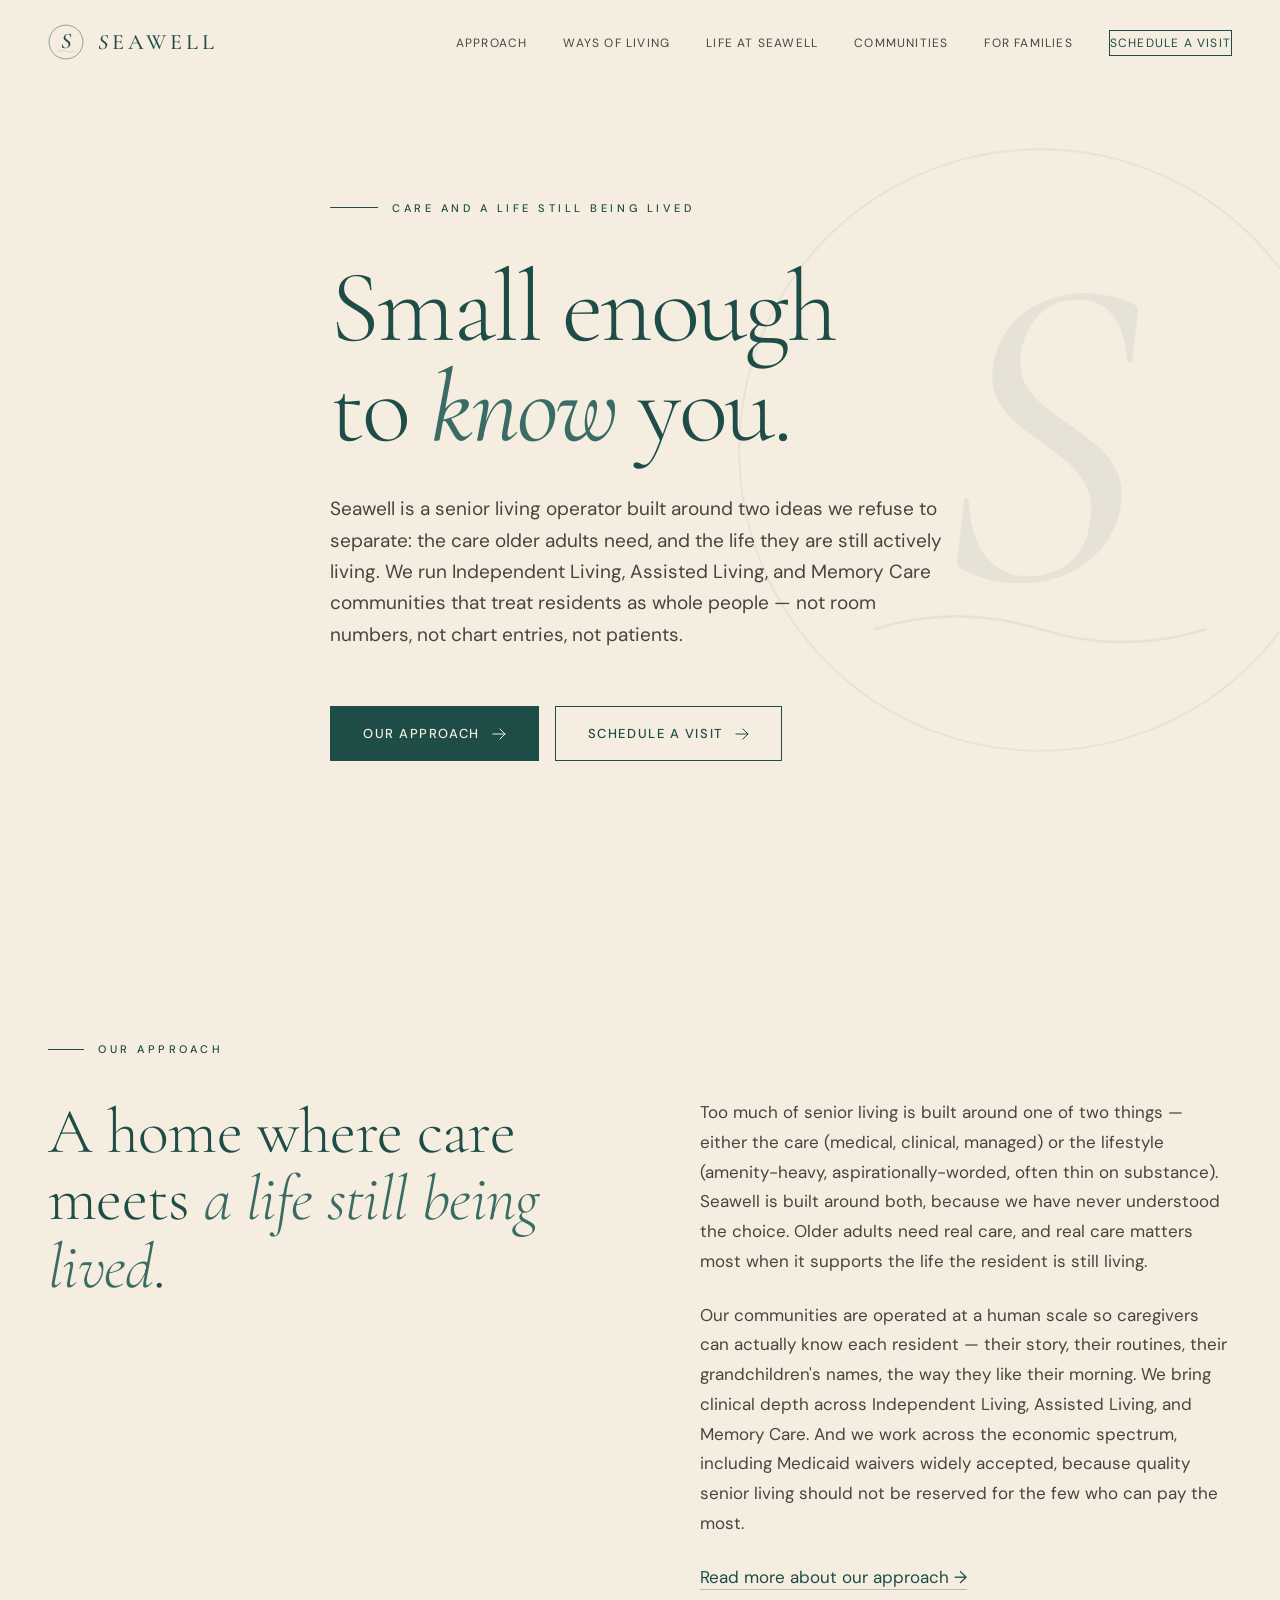
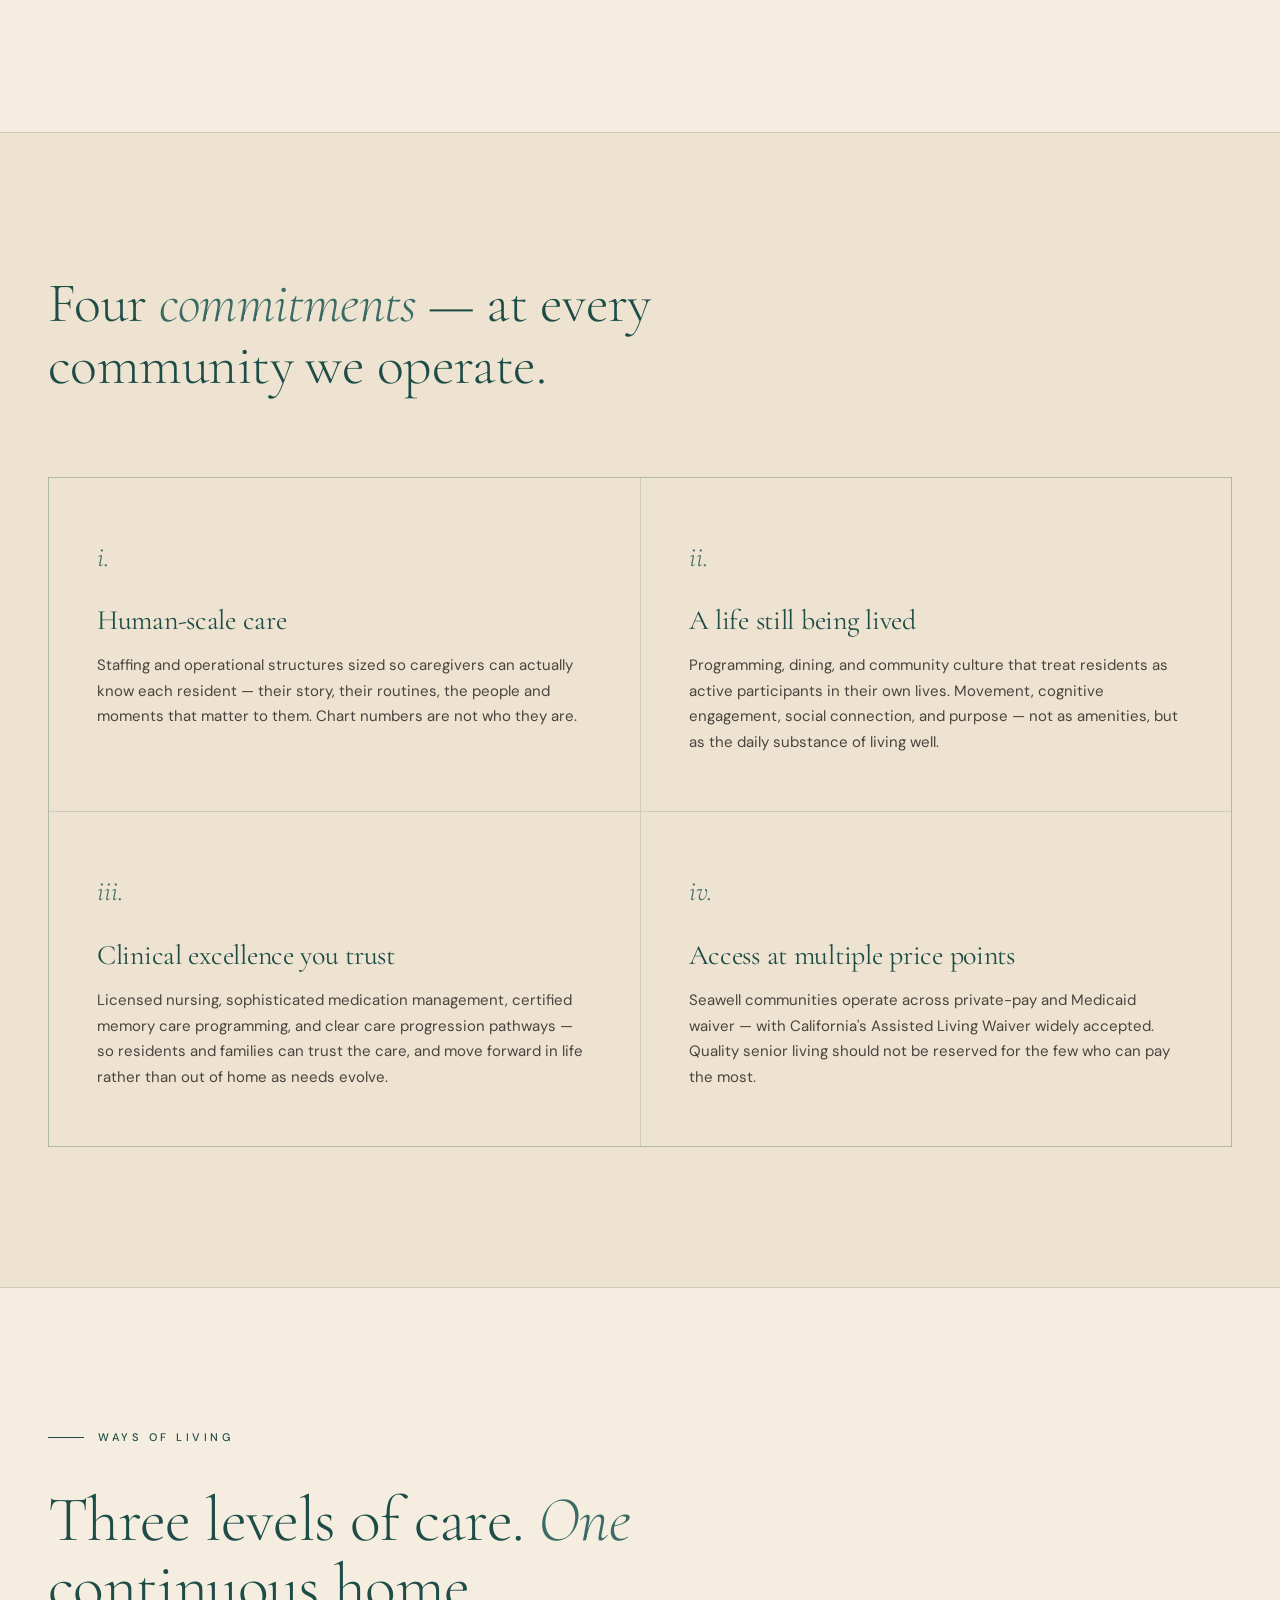
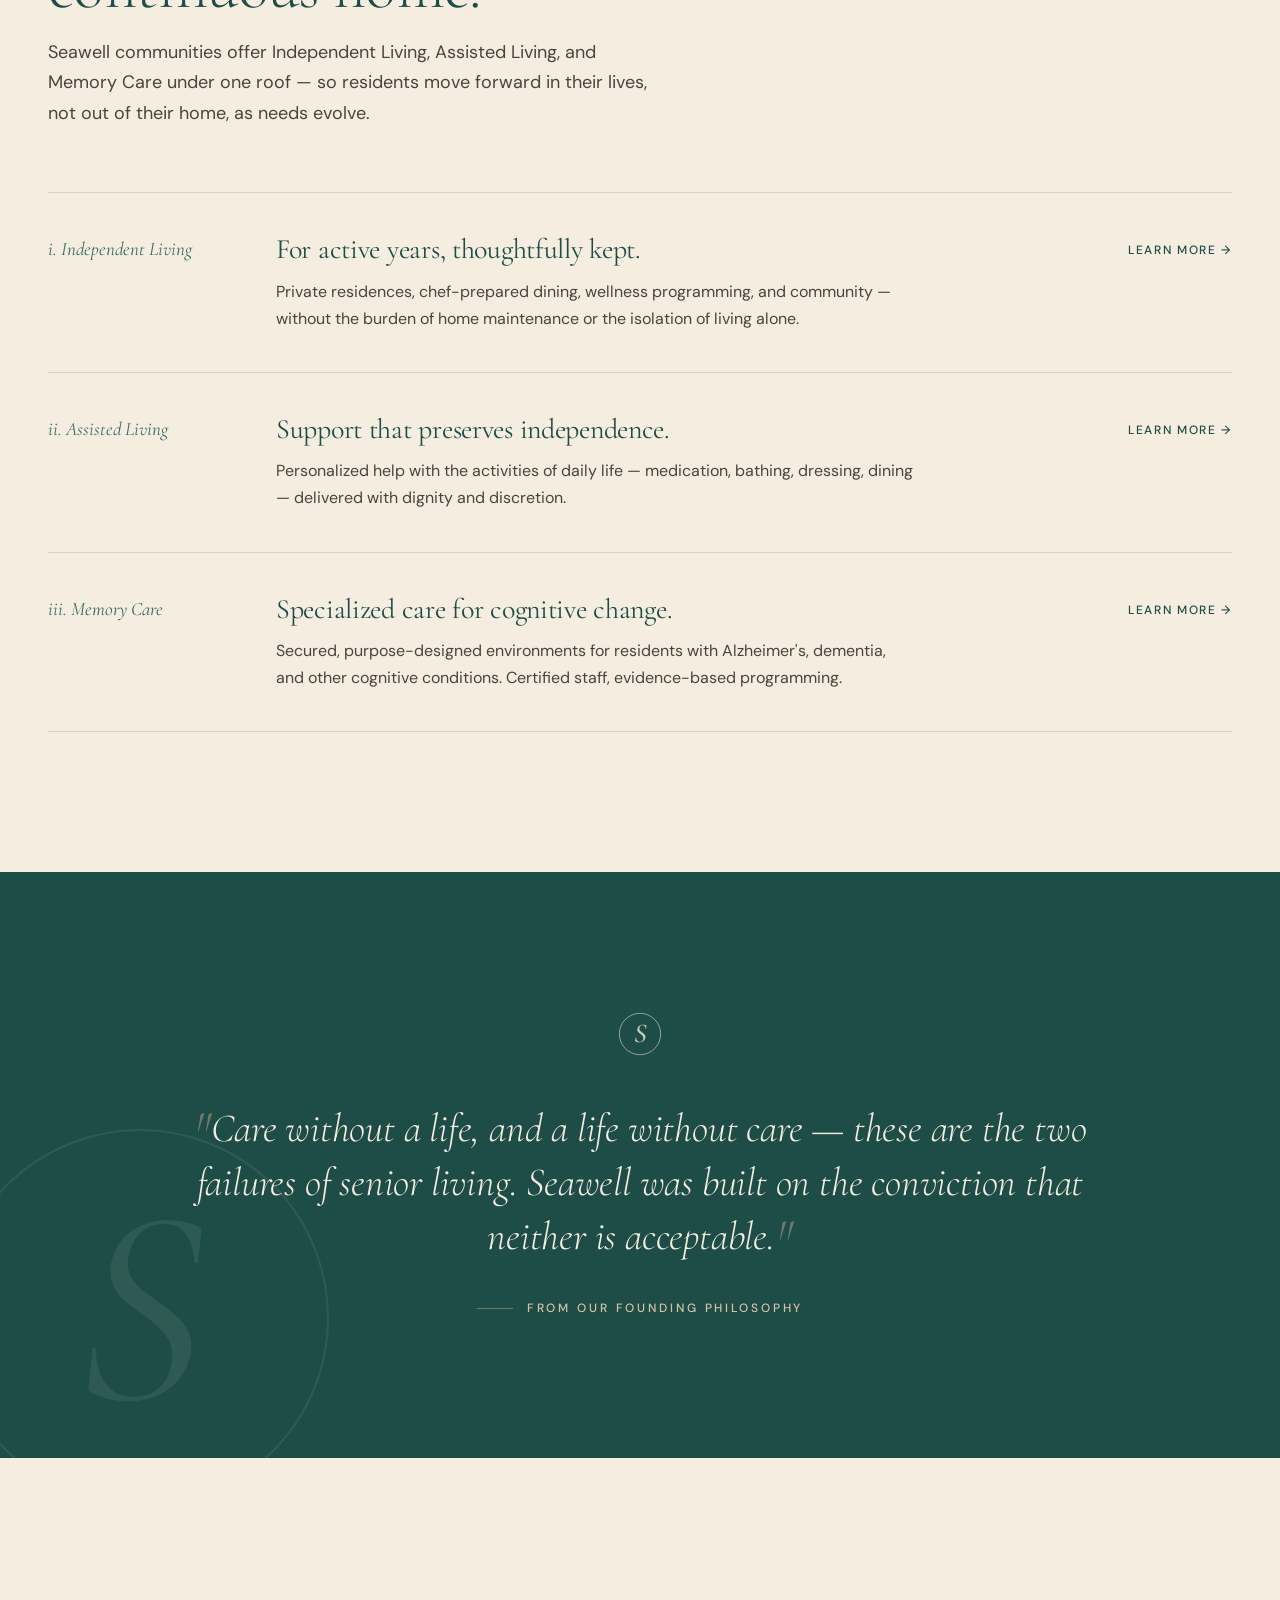
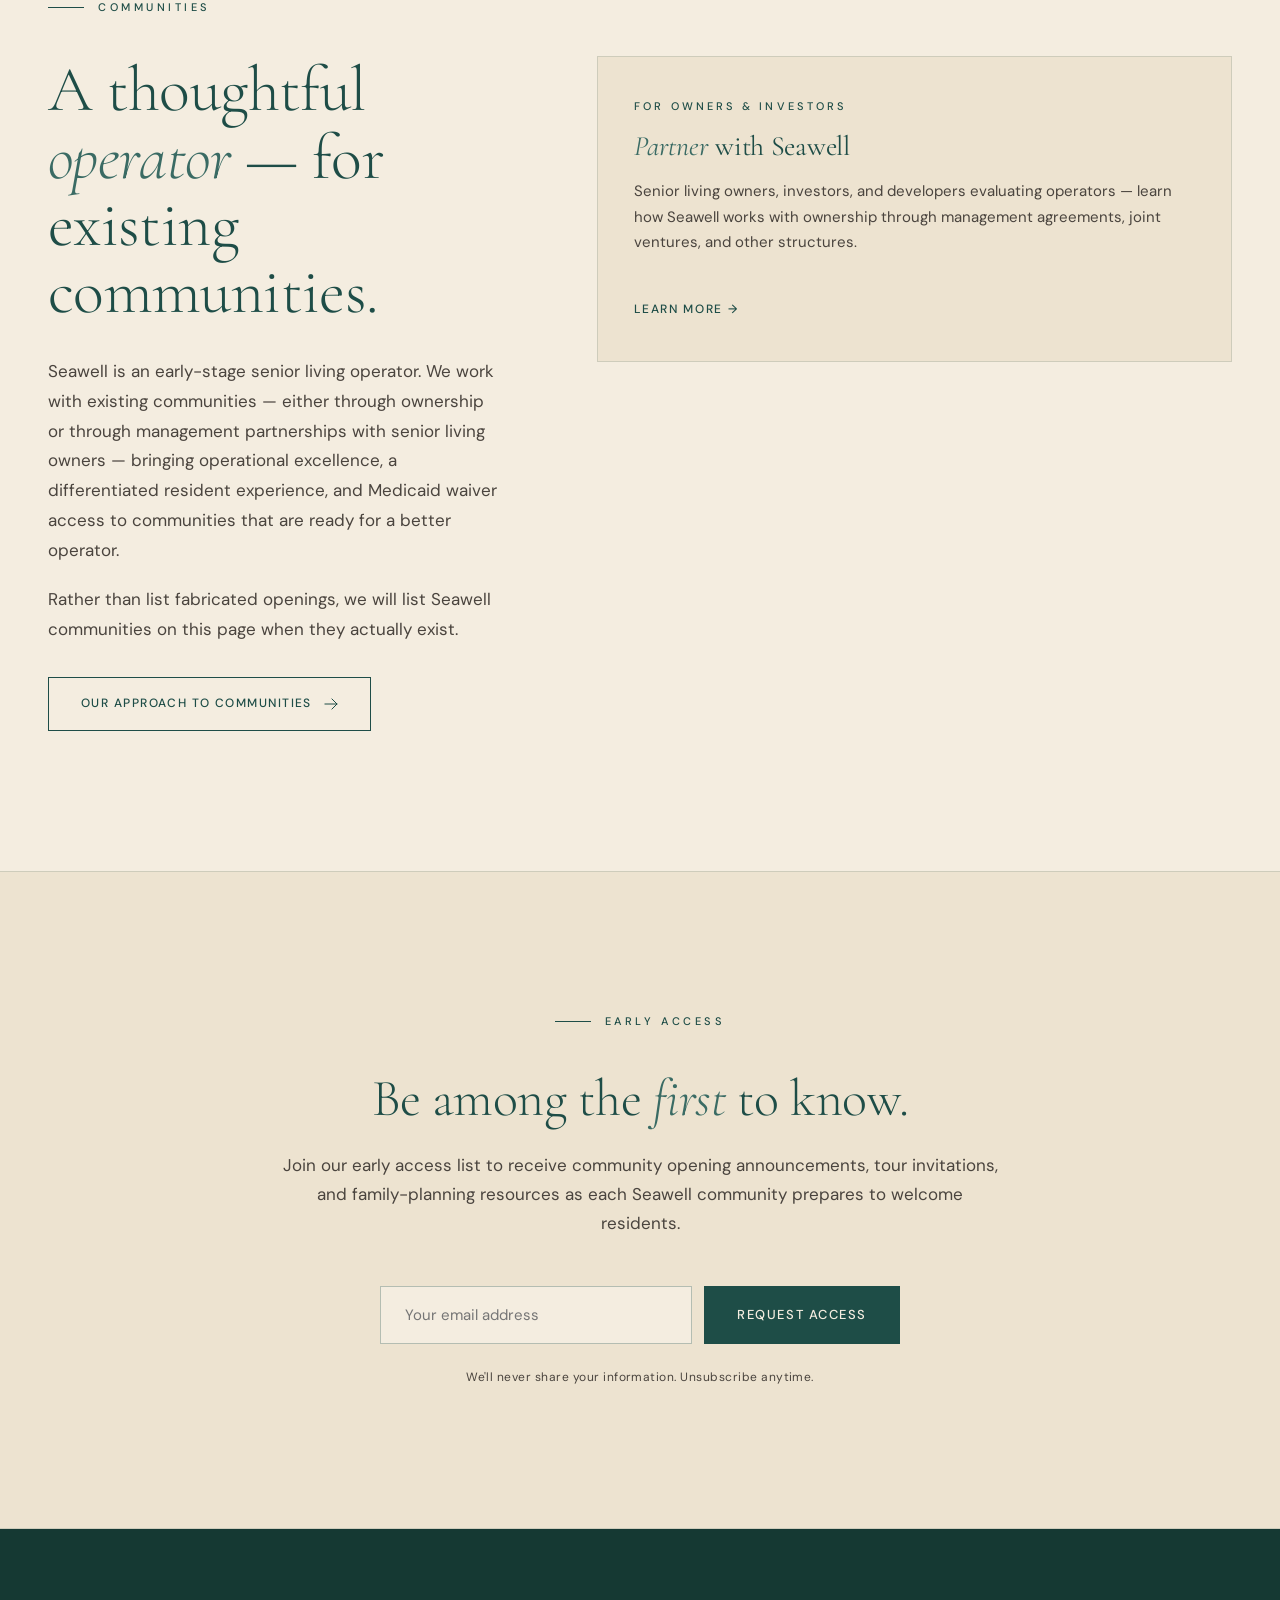
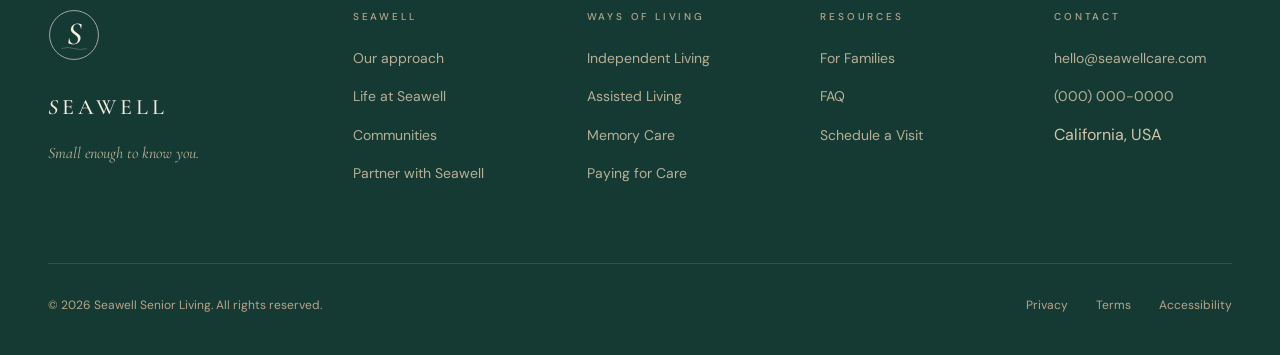
==== commit e59bfb4f: "Revise multiple pages" ====
--- a/index.html
+++ b/index.html
@@ -82,9 +82,9 @@
     <path d="M 24 78 Q 37 74 50 78 T 76 78" fill="none" stroke="#1E4D47" stroke-width="0.4"/>
   </svg>
   <div class="container hero-inner">
-    <div class="hero-eyebrow hero-anim-1">A new kind of senior living</div>
+    <div class="hero-eyebrow hero-anim-1">Care and a life still being lived</div>
     <h1 class="hero-title hero-anim-2">Small enough<br>to <em>know</em> you.</h1>
-    <p class="hero-subtitle hero-anim-3">Seawell brings the intimacy of a smaller community together with the clinical confidence and wellness programming of a major provider — because aging well shouldn't mean choosing between feeling cared for and being cared for.</p>
+    <p class="hero-subtitle hero-anim-3">Seawell is a senior living operator built around two ideas we refuse to separate: the care older adults need, and the life they are still actively living. We run Independent Living, Assisted Living, and Memory Care communities that treat residents as whole people — not room numbers, not chart entries, not patients.</p>
     <div class="hero-ctas hero-anim-4">
       <a href="about.html" class="btn btn-primary">Our approach
         <svg class="arrow" viewBox="0 0 14 14" xmlns="http://www.w3.org/2000/svg"><path d="M1 7h12m-5-5l5 5-5 5" stroke="currentColor" stroke-width="1" fill="none" stroke-linecap="square"/></svg>
@@ -100,11 +100,10 @@
   <div class="container">
     <div class="section-label">Our approach</div>
     <div class="approach-grid">
-      <h2 class="approach-heading reveal">A home where your parent is <em>known by name</em> before they're known by chart.</h2>
+      <h2 class="approach-heading reveal">A home where care meets <em>a life still being lived</em>.</h2>
       <div class="prose reveal">
-        <p>Today's senior living forces families into a hard choice. The large national communities offer clinical sophistication, beautiful amenities, and wellness programming — but often feel institutional. The smaller residential homes feel warm and personal — but lack the clinical depth to handle needs as they progress.</p>
-        <p>Seawell was built in the space between. Properties deliberately sized to stay human. Care teams who know your mother's story, not just her chart. Licensed nursing, specialized memory care, and wellness programming built into daily life rather than added on.</p>
-        <p>Small enough to know you. Serious enough to care for you.</p>
+        <p>Too much of senior living is built around one of two things — either the care (medical, clinical, managed) or the lifestyle (amenity-heavy, aspirationally-worded, often thin on substance). Seawell is built around both, because we have never understood the choice. Older adults need real care, and real care matters most when it supports the life the resident is still living.</p>
+        <p>Our communities are operated at a human scale so caregivers can actually know each resident — their story, their routines, their grandchildren's names, the way they like their morning. We bring clinical depth across Independent Living, Assisted Living, and Memory Care. And we work across the economic spectrum, including Medicaid waivers widely accepted, because quality senior living should not be reserved for the few who can pay the most.</p>
         <p><a href="about.html">Read more about our approach →</a></p>
       </div>
     </div>
@@ -113,27 +112,27 @@
 
 <section class="band">
   <div class="container">
-    <h2 class="pillars-heading reveal">Four <em>commitments</em> we operate by — every property, every day.</h2>
+    <h2 class="pillars-heading reveal">Four <em>commitments</em> — at every community we operate.</h2>
     <div class="pillars-grid">
       <div class="pillar reveal">
         <span class="pillar-number">i.</span>
-        <h3 class="pillar-title">Human-scale communities</h3>
-        <p class="pillar-body">Properties sized smaller than the 150-unit mega-communities that dominate senior living. Staffing ratios that let caregivers know residents by story, not just chart number. Architecture and interiors that read as home — not hospital, not hotel.</p>
+        <h3 class="pillar-title">Human-scale care</h3>
+        <p class="pillar-body">Staffing and operational structures sized so caregivers can actually know each resident — their story, their routines, the people and moments that matter to them. Chart numbers are not who they are.</p>
       </div>
       <div class="pillar reveal">
         <span class="pillar-number">ii.</span>
-        <h3 class="pillar-title">Wellness as daily life</h3>
-        <p class="pillar-body">Movement, nutrition, cognitive engagement, and social connection are not amenities offered on Tuesdays — they are the model. We design against the decline narrative. Residents arrive and actively get better at things, from balance to memory to social spark.</p>
+        <h3 class="pillar-title">A life still being lived</h3>
+        <p class="pillar-body">Programming, dining, and community culture that treat residents as active participants in their own lives. Movement, cognitive engagement, social connection, and purpose — not as amenities, but as the daily substance of living well.</p>
       </div>
       <div class="pillar reveal">
         <span class="pillar-number">iii.</span>
         <h3 class="pillar-title">Clinical excellence you trust</h3>
-        <p class="pillar-body">Licensed nursing. Sophisticated medication management. Certified memory care programming. Clear care progression pathways as needs change — so families never face a disruptive move because a parent's needs outgrew the setting.</p>
+        <p class="pillar-body">Licensed nursing, sophisticated medication management, certified memory care programming, and clear care progression pathways — so residents and families can trust the care, and move forward in life rather than out of home as needs evolve.</p>
       </div>
       <div class="pillar reveal">
         <span class="pillar-number">iv.</span>
-        <h3 class="pillar-title">Family as partners</h3>
-        <p class="pillar-body">Adult children are partners in care planning, not visitors with limited hours. Transparent communication, welcoming spaces, and deliberate touchpoints that keep families informed and involved — because the right people in a resident's life aren't always the ones who live down the hall.</p>
+        <h3 class="pillar-title">Access at multiple price points</h3>
+        <p class="pillar-body">Seawell communities operate across private-pay and Medicaid waiver — with California's Assisted Living Waiver widely accepted. Quality senior living should not be reserved for the few who can pay the most.</p>
       </div>
     </div>
   </div>
@@ -184,7 +183,7 @@
         <circle cx="50" cy="50" r="47" fill="none" stroke="#F4EDE0" stroke-width="1.5"/>
         <text x="50" y="68" text-anchor="middle" font-family="Cormorant Garamond, Didot, Georgia, serif" font-size="62" font-style="italic" font-weight="500" fill="#F4EDE0">S</text>
       </svg>
-      <p class="pull-quote-text" style="color:var(--ivory)">The question we kept asking ourselves was whether any place could actually know our mother — not just her medications and her fall risk, but her. Seawell was built around the answer.</p>
+      <p class="pull-quote-text" style="color:var(--ivory)">Care without a life, and a life without care — these are the two failures of senior living. Seawell was built on the conviction that neither is acceptable.</p>
       <div class="pull-quote-attr">From our founding philosophy</div>
     </div>
   </div>
@@ -195,30 +194,21 @@
     <div class="section-label">Communities</div>
     <div class="two-col-wide">
       <div class="reveal">
-        <h2 class="communities-heading">Opening across California — and <em>beyond</em>.</h2>
-        <p class="prose">Seawell is building a thoughtful portfolio of senior living communities, beginning in California and expanding to select Western states. Each location is chosen for its climate, community, and access to quality healthcare — and each is purpose-built around our four commitments.</p>
-        <p style="margin-top:32px"><a href="communities.html" class="btn btn-secondary" style="font-size:12px">Explore communities
+        <h2 class="communities-heading">A thoughtful <em>operator</em> — for existing communities.</h2>
+        <p class="prose">Seawell is an early-stage senior living operator. We work with existing communities — either through ownership or through management partnerships with senior living owners — bringing operational excellence, a differentiated resident experience, and Medicaid waiver access to communities that are ready for a better operator.</p>
+        <p class="prose" style="margin-top:20px">Rather than list fabricated openings, we will list Seawell communities on this page when they actually exist.</p>
+        <p style="margin-top:32px"><a href="communities.html" class="btn btn-secondary" style="font-size:12px">Our approach to communities
           <svg class="arrow" viewBox="0 0 14 14"><path d="M1 7h12m-5-5l5 5-5 5" stroke="currentColor" stroke-width="1" fill="none" stroke-linecap="square"/></svg>
         </a></p>
       </div>
-      <ul style="list-style:none" class="reveal">
-        <li class="community-item">
-          <span class="community-name"><span style="font-style:italic">S</span>eawell at La Jolla</span>
-          <span class="community-status">Anticipated 2026</span>
-        </li>
-        <li class="community-item">
-          <span class="community-name"><span style="font-style:italic">S</span>eawell at Santa Barbara</span>
-          <span class="community-status">Anticipated 2026</span>
-        </li>
-        <li class="community-item">
-          <span class="community-name"><span style="font-style:italic">S</span>eawell at Carmel</span>
-          <span class="community-status">Planning</span>
-        </li>
-        <li class="community-item">
-          <span class="community-name">Additional California markets</span>
-          <span class="community-status">In development</span>
-        </li>
-      </ul>
+      <div class="reveal">
+        <a href="partner.html" class="cross-link" style="display:block;background:var(--ivory-warm);padding:40px 36px;border:0.5px solid var(--line);text-decoration:none;color:inherit;transition:background 0.4s ease;">
+          <span class="cross-link-label">For owners & investors</span>
+          <h3 class="cross-link-title" style="margin-top:8px"><em>Partner</em> with Seawell</h3>
+          <p class="card-body" style="margin-top:16px">Senior living owners, investors, and developers evaluating operators — learn how Seawell works with ownership through management agreements, joint ventures, and other structures.</p>
+          <span class="cross-link-arrow">Learn more →</span>
+        </a>
+      </div>
     </div>
   </div>
 </section>
@@ -256,6 +246,7 @@
           <li><a href="about.html">Our approach</a></li>
           <li><a href="life.html">Life at Seawell</a></li>
           <li><a href="communities.html">Communities</a></li>
+          <li><a href="partner.html">Partner with Seawell</a></li>
         </ul>
       </div>
       <div class="footer-col">
@@ -264,6 +255,7 @@
           <li><a href="independent-living.html">Independent Living</a></li>
           <li><a href="assisted-living.html">Assisted Living</a></li>
           <li><a href="memory-care.html">Memory Care</a></li>
+          <li><a href="paying.html">Paying for Care</a></li>
         </ul>
       </div>
       <div class="footer-col">
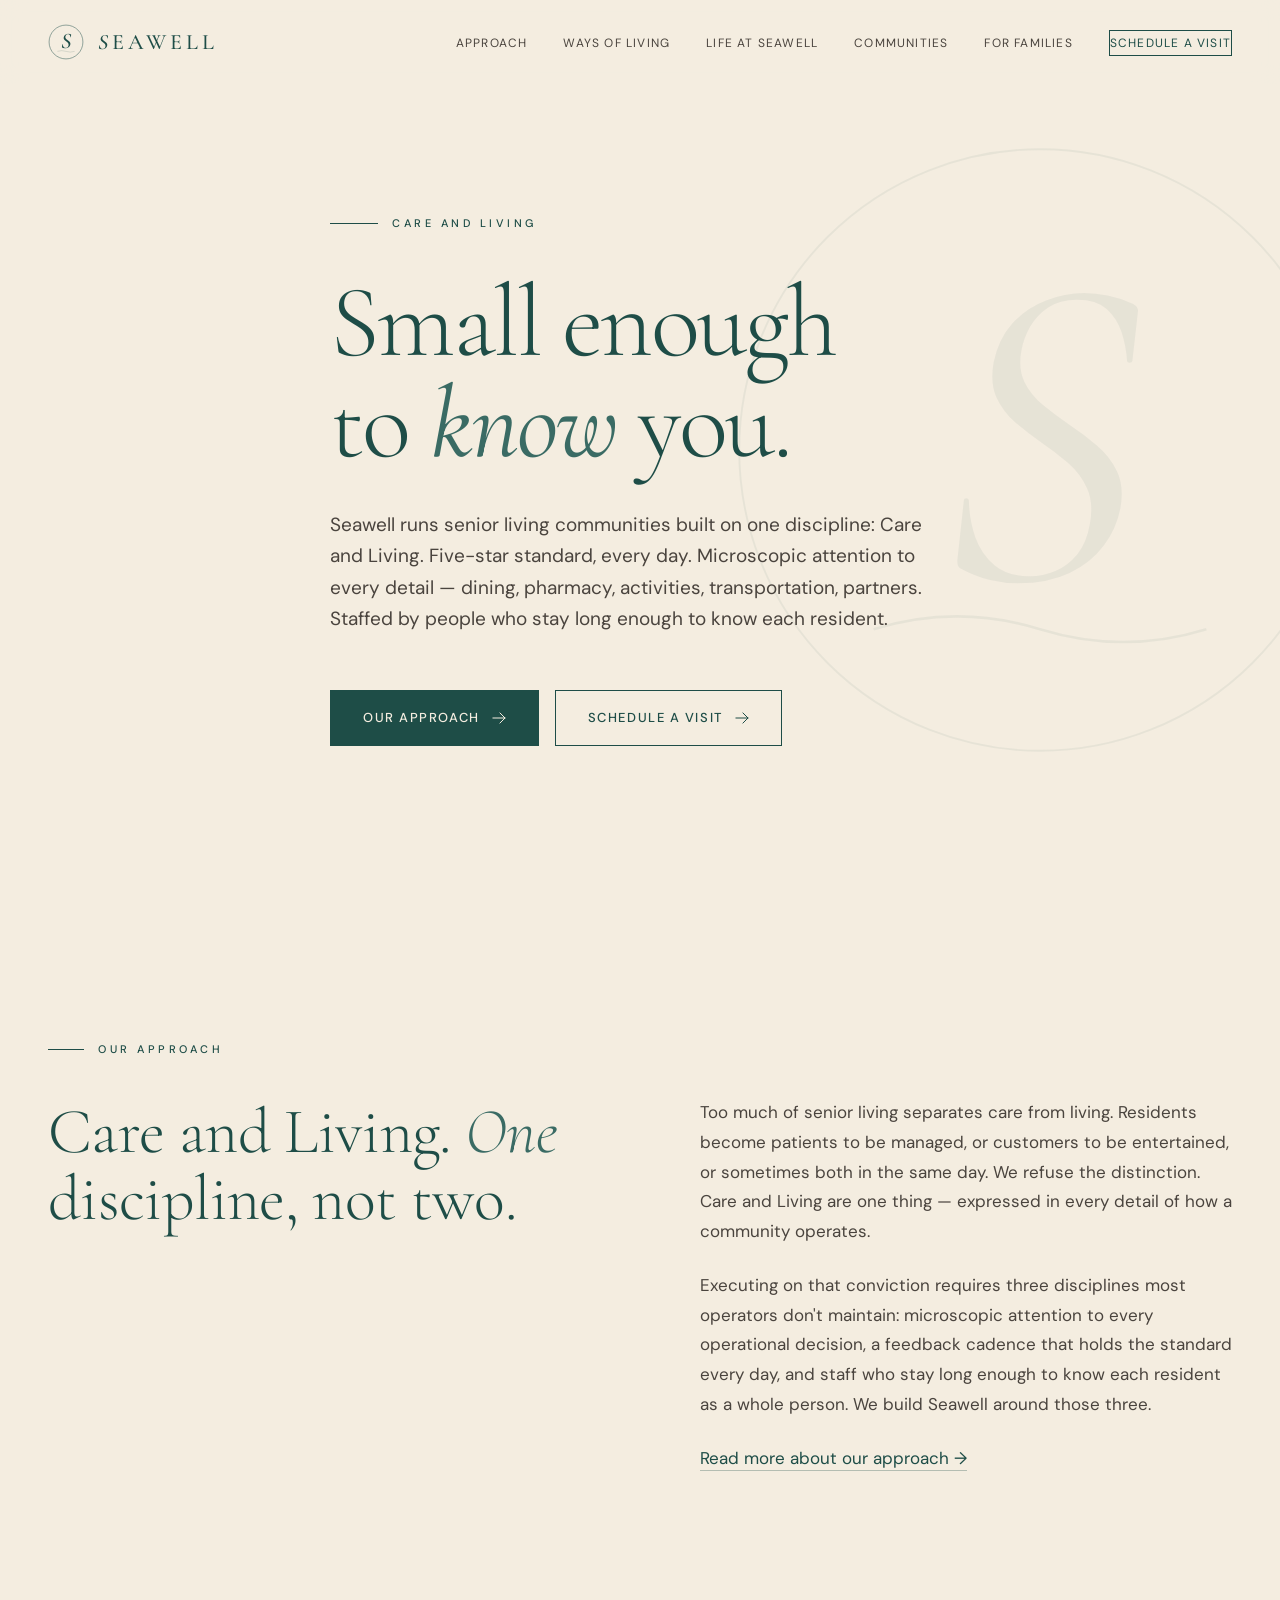
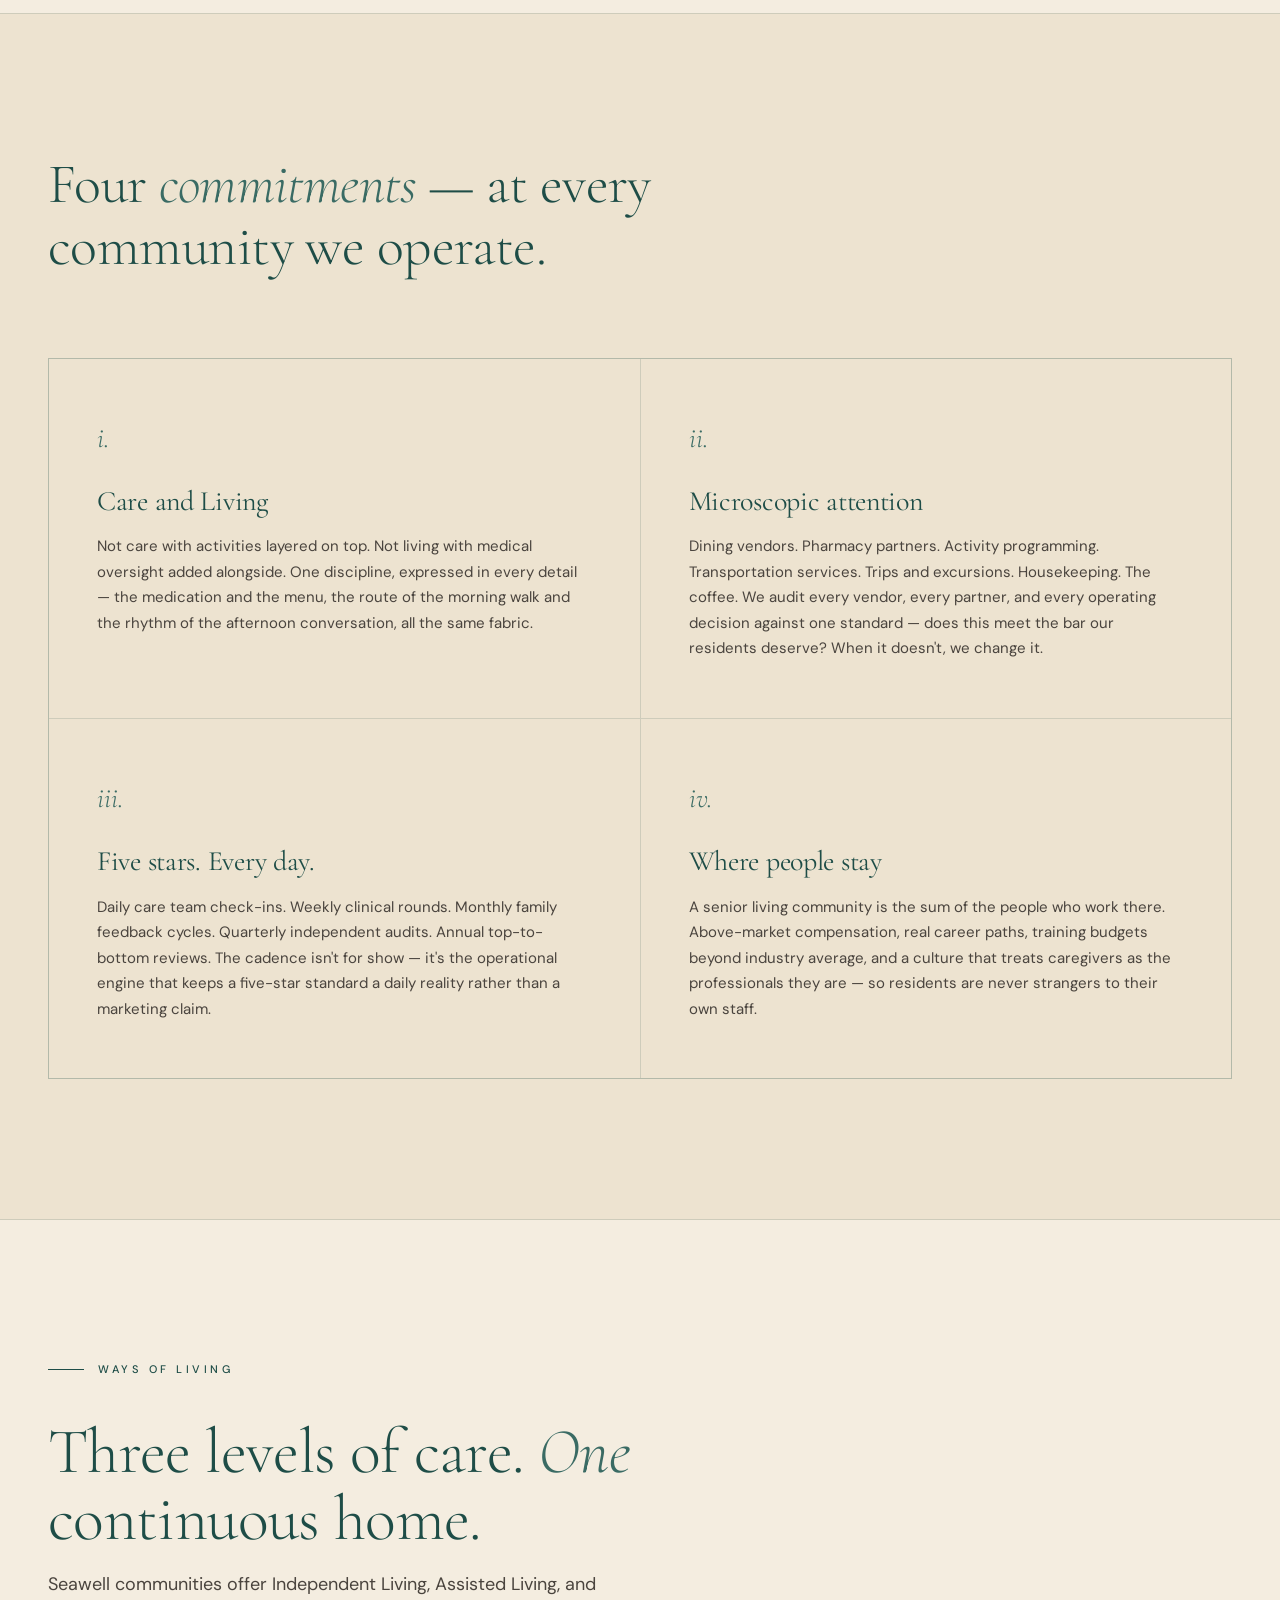
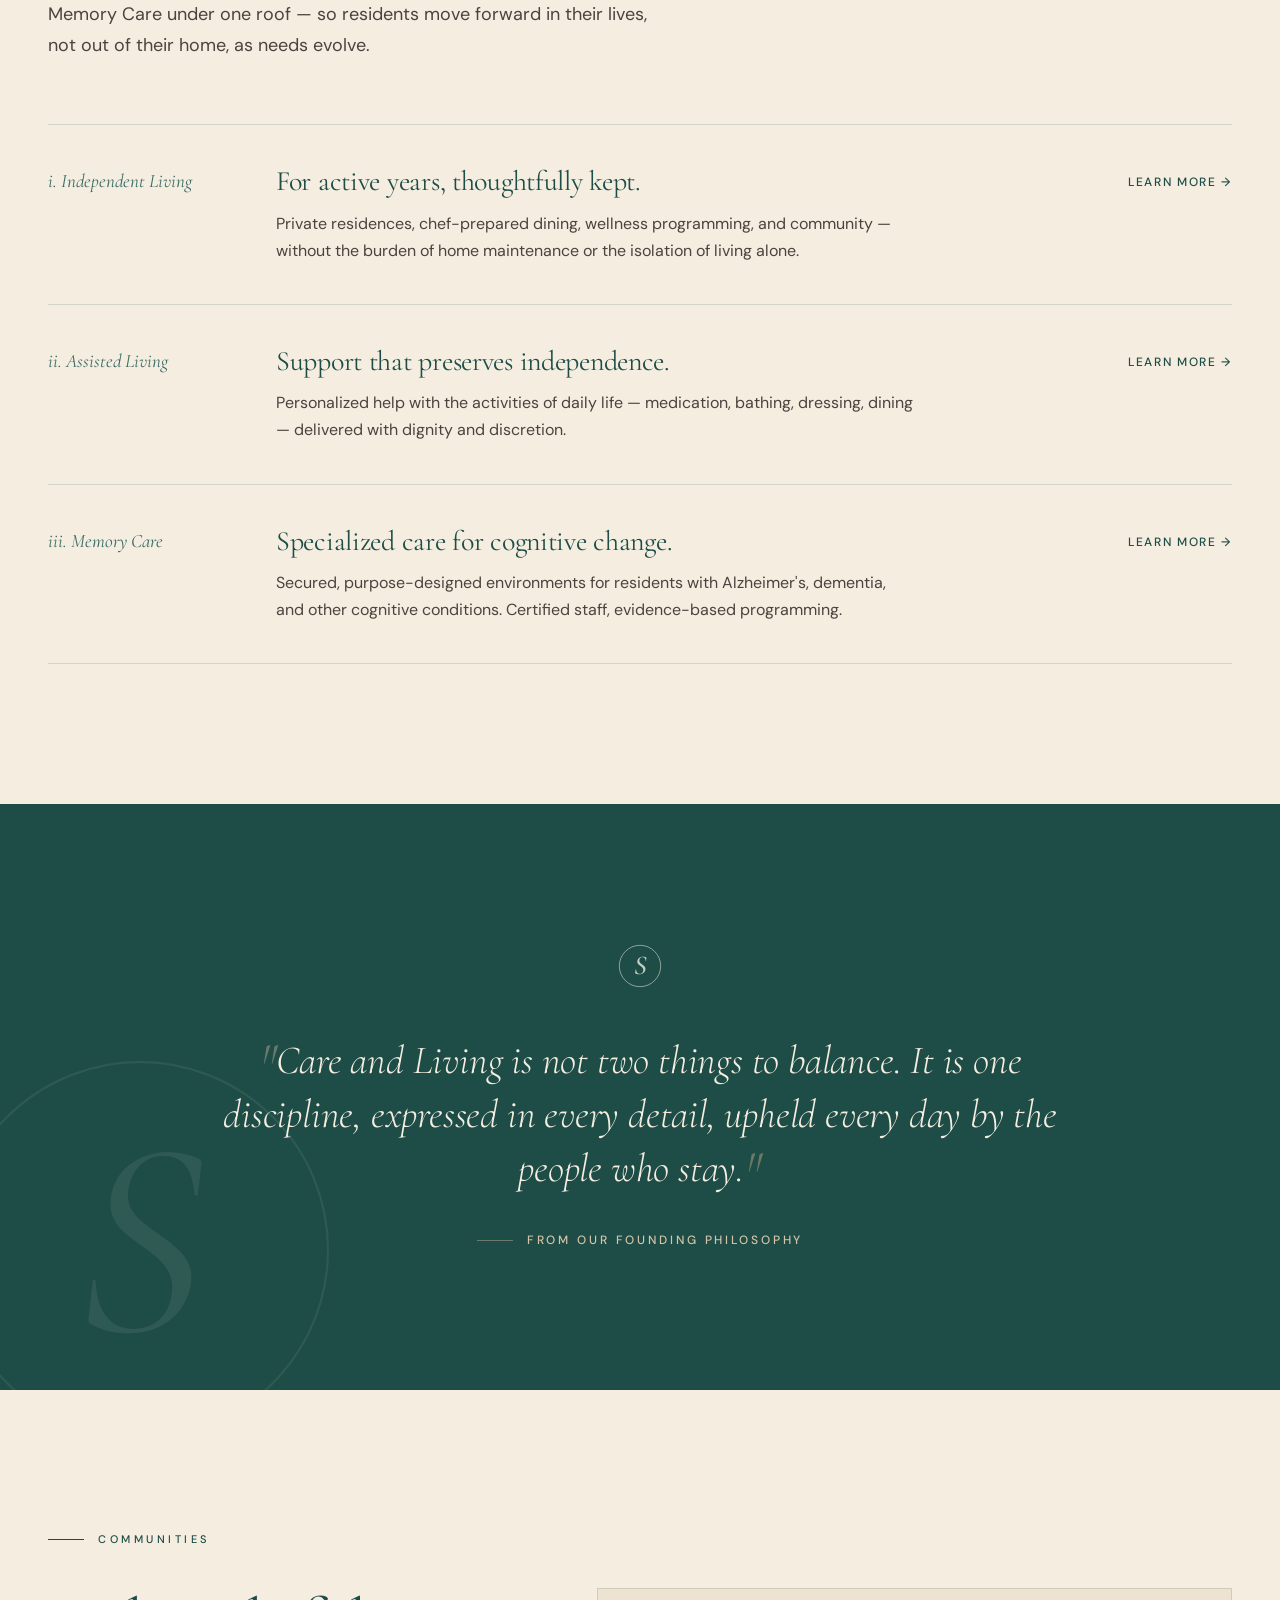
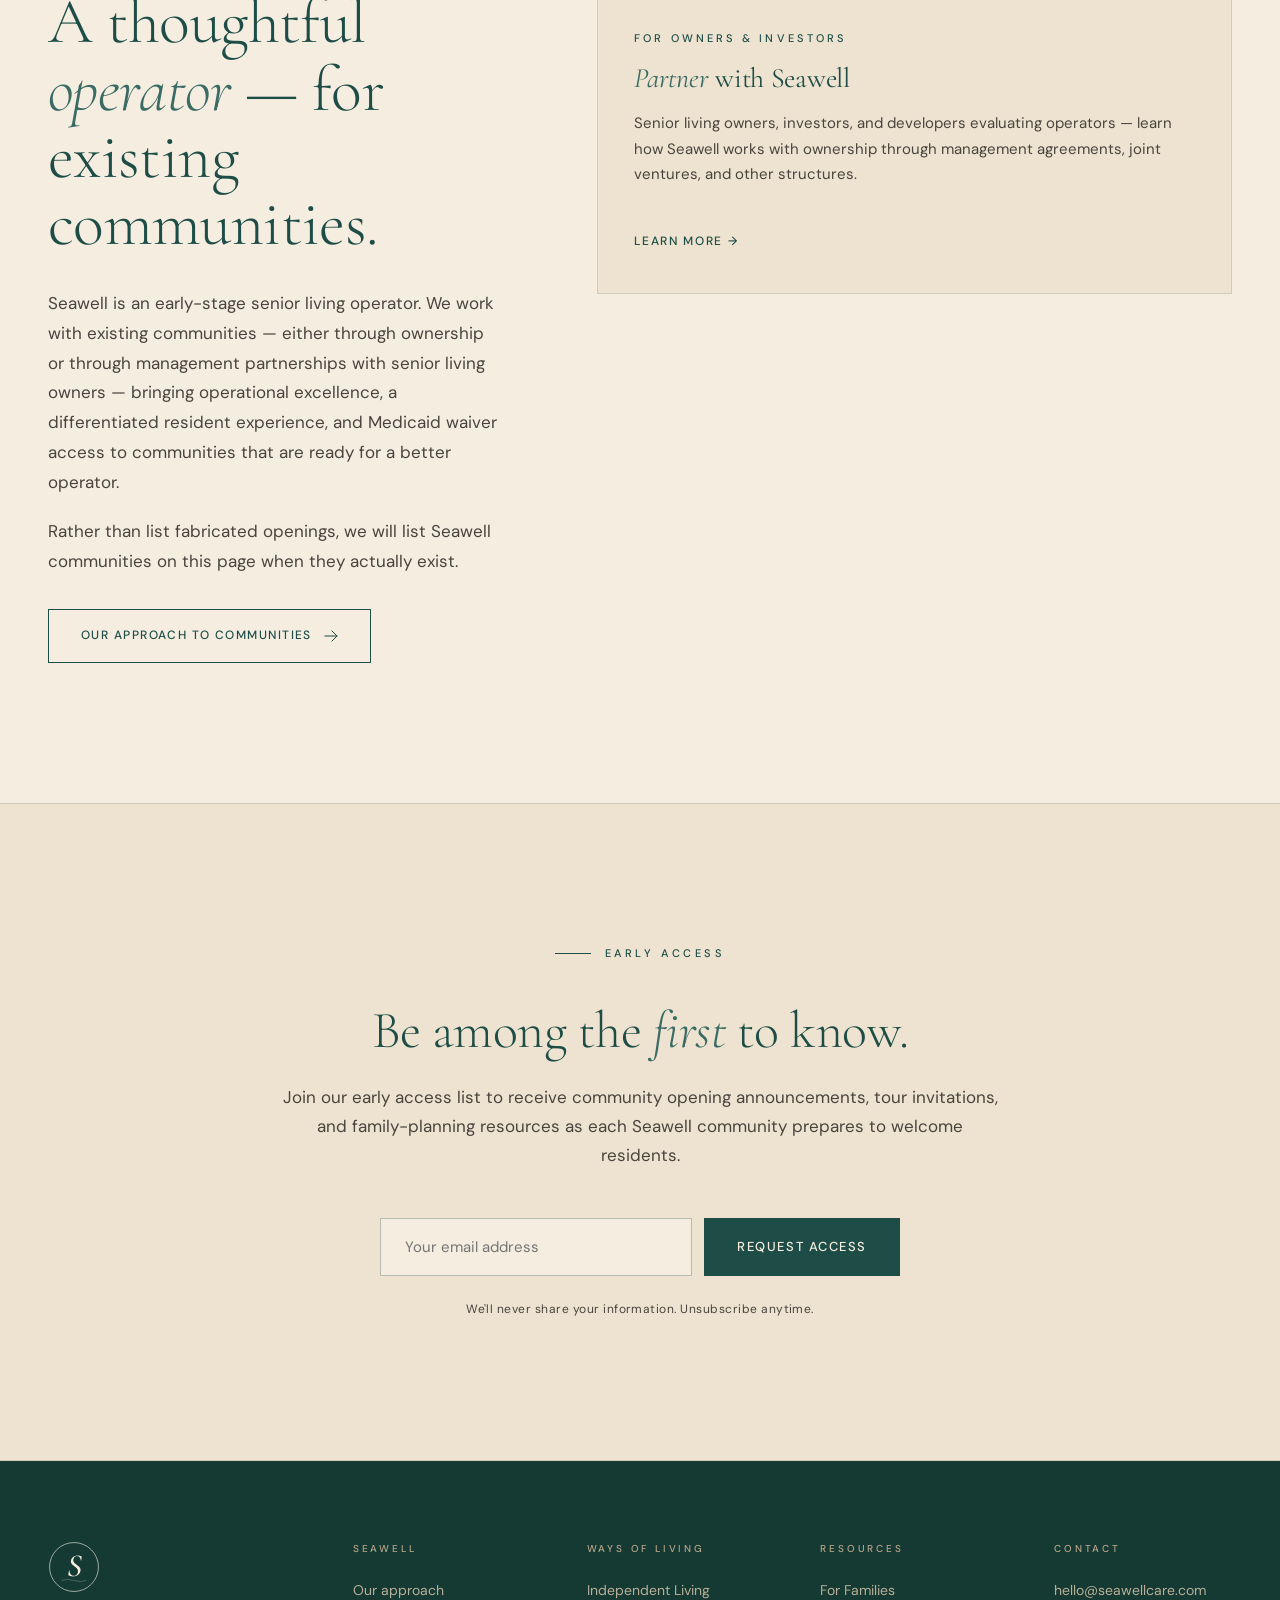
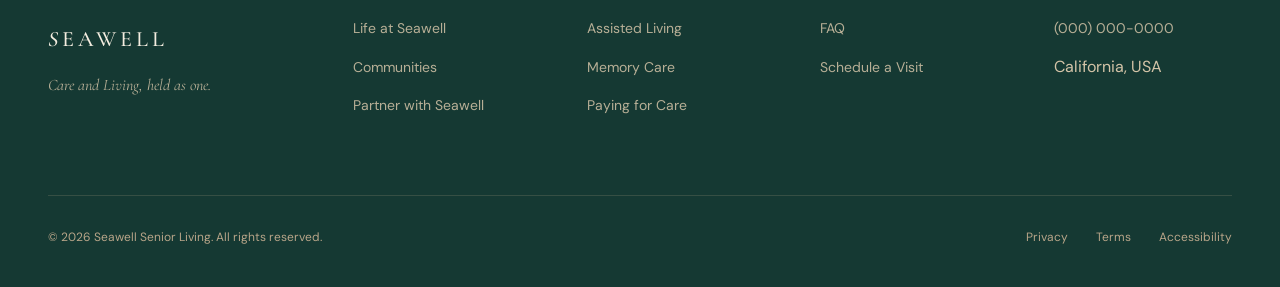
==== commit 0cfebb9a: "update context" ====
--- a/index.html
+++ b/index.html
@@ -4,7 +4,25 @@
 <meta charset="UTF-8">
 <meta name="viewport" content="width=device-width, initial-scale=1.0">
 <title>Seawell — Senior Living & Memory Care</title>
-<meta name="description" content="A new kind of senior living community. Small enough to know you. Serious enough to care for you.">
+<meta name="description" content="Seawell runs senior living communities built on a single discipline: Care and Living. Five-star standard. Microscopic attention. Staff who stay.">
+<meta property="og:type" content="website">
+<meta property="og:site_name" content="Seawell Senior Living">
+<meta property="og:title" content="Seawell — Care and Living, held as one discipline">
+<meta property="og:description" content="A senior living operator built on one discipline — Care and Living. Five-star standard every day. Microscopic attention to every detail. Staff who stay.">
+<meta property="og:url" content="https://seawellcare.com/">
+<meta property="og:image" content="https://seawellcare.com/og-image.png">
+<meta property="og:image:width" content="1200">
+<meta property="og:image:height" content="1200">
+<meta property="og:image:alt" content="Seawell Senior Living">
+<meta property="og:image:type" content="image/png">
+<meta name="twitter:card" content="summary_large_image">
+<meta name="twitter:title" content="Seawell — Care and Living, held as one discipline">
+<meta name="twitter:description" content="A senior living operator built on one discipline — Care and Living. Five-star standard every day. Microscopic attention to every detail. Staff who stay.">
+<meta name="twitter:image" content="https://seawellcare.com/og-image.png">
+<meta name="twitter:image:alt" content="Seawell Senior Living">
+<link rel="canonical" href="https://seawellcare.com/">
+<link rel="icon" type="image/svg+xml" href="/favicon.svg">
+<link rel="apple-touch-icon" href="/favicon.svg">
 <link rel="preconnect" href="https://fonts.googleapis.com">
 <link rel="preconnect" href="https://fonts.gstatic.com" crossorigin>
 <link href="https://fonts.googleapis.com/css2?family=Cormorant+Garamond:ital,wght@0,300;0,400;0,500;0,600;1,300;1,400;1,500;1,600&family=DM+Sans:ital,opsz,wght@0,9..40,300;0,9..40,400;0,9..40,500;1,9..40,400&display=swap" rel="stylesheet">
@@ -55,7 +73,7 @@
 
 <nav class="site-nav" id="nav">
   <div class="container nav-inner">
-    <a href="index.html" class="nav-logo" aria-label="Seawell home">
+    <a href="index.html" class="nav-logo" aria-label="Seawell home" aria-current="page">
       <svg viewBox="0 0 100 100" xmlns="http://www.w3.org/2000/svg" aria-hidden="true">
         <circle cx="50" cy="50" r="47" fill="none" stroke="#1E4D47" stroke-width="1.3"/>
         <text x="50" y="68" text-anchor="middle" font-family="Cormorant Garamond, Didot, Georgia, serif" font-size="62" font-style="italic" font-weight="500" fill="#1E4D47">S</text>
@@ -63,7 +81,7 @@
       </svg>
       <span class="nav-logo-text"><span class="italic-s">S</span>EAWELL</span>
     </a>
-    <button class="nav-toggle" id="navToggle" aria-label="Menu"><span></span><span></span><span></span></button>
+    <button class="nav-toggle" id="navToggle" aria-label="Menu" aria-expanded="false" aria-controls="navLinks"><span></span><span></span><span></span></button>
     <ul class="nav-links" id="navLinks">
       <li><a href="about.html">Approach</a></li>
       <li><a href="living.html">Ways of Living</a></li>
@@ -82,15 +100,15 @@
     <path d="M 24 78 Q 37 74 50 78 T 76 78" fill="none" stroke="#1E4D47" stroke-width="0.4"/>
   </svg>
   <div class="container hero-inner">
-    <div class="hero-eyebrow hero-anim-1">Care and a life still being lived</div>
+    <div class="hero-eyebrow hero-anim-1">Care and Living</div>
     <h1 class="hero-title hero-anim-2">Small enough<br>to <em>know</em> you.</h1>
-    <p class="hero-subtitle hero-anim-3">Seawell is a senior living operator built around two ideas we refuse to separate: the care older adults need, and the life they are still actively living. We run Independent Living, Assisted Living, and Memory Care communities that treat residents as whole people — not room numbers, not chart entries, not patients.</p>
+    <p class="hero-subtitle hero-anim-3">Seawell runs senior living communities built on one discipline: Care and Living. Five-star standard, every day. Microscopic attention to every detail — dining, pharmacy, activities, transportation, partners. Staffed by people who stay long enough to know each resident.</p>
     <div class="hero-ctas hero-anim-4">
       <a href="about.html" class="btn btn-primary">Our approach
-        <svg class="arrow" viewBox="0 0 14 14" xmlns="http://www.w3.org/2000/svg"><path d="M1 7h12m-5-5l5 5-5 5" stroke="currentColor" stroke-width="1" fill="none" stroke-linecap="square"/></svg>
+        <svg class="arrow" viewBox="0 0 14 14" xmlns="http://www.w3.org/2000/svg" aria-hidden="true"><path d="M1 7h12m-5-5l5 5-5 5" stroke="currentColor" stroke-width="1" fill="none" stroke-linecap="square"/></svg>
       </a>
       <a href="contact.html" class="btn btn-secondary">Schedule a visit
-        <svg class="arrow" viewBox="0 0 14 14" xmlns="http://www.w3.org/2000/svg"><path d="M1 7h12m-5-5l5 5-5 5" stroke="currentColor" stroke-width="1" fill="none" stroke-linecap="square"/></svg>
+        <svg class="arrow" viewBox="0 0 14 14" xmlns="http://www.w3.org/2000/svg" aria-hidden="true"><path d="M1 7h12m-5-5l5 5-5 5" stroke="currentColor" stroke-width="1" fill="none" stroke-linecap="square"/></svg>
       </a>
     </div>
   </div>
@@ -100,10 +118,10 @@
   <div class="container">
     <div class="section-label">Our approach</div>
     <div class="approach-grid">
-      <h2 class="approach-heading reveal">A home where care meets <em>a life still being lived</em>.</h2>
+      <h2 class="approach-heading reveal">Care and Living. <em>One</em> discipline, not two.</h2>
       <div class="prose reveal">
-        <p>Too much of senior living is built around one of two things — either the care (medical, clinical, managed) or the lifestyle (amenity-heavy, aspirationally-worded, often thin on substance). Seawell is built around both, because we have never understood the choice. Older adults need real care, and real care matters most when it supports the life the resident is still living.</p>
-        <p>Our communities are operated at a human scale so caregivers can actually know each resident — their story, their routines, their grandchildren's names, the way they like their morning. We bring clinical depth across Independent Living, Assisted Living, and Memory Care. And we work across the economic spectrum, including Medicaid waivers widely accepted, because quality senior living should not be reserved for the few who can pay the most.</p>
+        <p>Too much of senior living separates care from living. Residents become patients to be managed, or customers to be entertained, or sometimes both in the same day. We refuse the distinction. Care and Living are one thing — expressed in every detail of how a community operates.</p>
+        <p>Executing on that conviction requires three disciplines most operators don't maintain: microscopic attention to every operational decision, a feedback cadence that holds the standard every day, and staff who stay long enough to know each resident as a whole person. We build Seawell around those three.</p>
         <p><a href="about.html">Read more about our approach →</a></p>
       </div>
     </div>
@@ -116,23 +134,23 @@
     <div class="pillars-grid">
       <div class="pillar reveal">
         <span class="pillar-number">i.</span>
-        <h3 class="pillar-title">Human-scale care</h3>
-        <p class="pillar-body">Staffing and operational structures sized so caregivers can actually know each resident — their story, their routines, the people and moments that matter to them. Chart numbers are not who they are.</p>
+        <h3 class="pillar-title">Care and Living</h3>
+        <p class="pillar-body">Not care with activities layered on top. Not living with medical oversight added alongside. One discipline, expressed in every detail — the medication and the menu, the route of the morning walk and the rhythm of the afternoon conversation, all the same fabric.</p>
       </div>
       <div class="pillar reveal">
         <span class="pillar-number">ii.</span>
-        <h3 class="pillar-title">A life still being lived</h3>
-        <p class="pillar-body">Programming, dining, and community culture that treat residents as active participants in their own lives. Movement, cognitive engagement, social connection, and purpose — not as amenities, but as the daily substance of living well.</p>
+        <h3 class="pillar-title">Microscopic attention</h3>
+        <p class="pillar-body">Dining vendors. Pharmacy partners. Activity programming. Transportation services. Trips and excursions. Housekeeping. The coffee. We audit every vendor, every partner, and every operating decision against one standard — does this meet the bar our residents deserve? When it doesn't, we change it.</p>
       </div>
       <div class="pillar reveal">
         <span class="pillar-number">iii.</span>
-        <h3 class="pillar-title">Clinical excellence you trust</h3>
-        <p class="pillar-body">Licensed nursing, sophisticated medication management, certified memory care programming, and clear care progression pathways — so residents and families can trust the care, and move forward in life rather than out of home as needs evolve.</p>
+        <h3 class="pillar-title">Five stars. Every day.</h3>
+        <p class="pillar-body">Daily care team check-ins. Weekly clinical rounds. Monthly family feedback cycles. Quarterly independent audits. Annual top-to-bottom reviews. The cadence isn't for show — it's the operational engine that keeps a five-star standard a daily reality rather than a marketing claim.</p>
       </div>
       <div class="pillar reveal">
         <span class="pillar-number">iv.</span>
-        <h3 class="pillar-title">Access at multiple price points</h3>
-        <p class="pillar-body">Seawell communities operate across private-pay and Medicaid waiver — with California's Assisted Living Waiver widely accepted. Quality senior living should not be reserved for the few who can pay the most.</p>
+        <h3 class="pillar-title">Where people stay</h3>
+        <p class="pillar-body">A senior living community is the sum of the people who work there. Above-market compensation, real career paths, training budgets beyond industry average, and a culture that treats caregivers as the professionals they are — so residents are never strangers to their own staff.</p>
       </div>
     </div>
   </div>
@@ -183,7 +201,7 @@
         <circle cx="50" cy="50" r="47" fill="none" stroke="#F4EDE0" stroke-width="1.5"/>
         <text x="50" y="68" text-anchor="middle" font-family="Cormorant Garamond, Didot, Georgia, serif" font-size="62" font-style="italic" font-weight="500" fill="#F4EDE0">S</text>
       </svg>
-      <p class="pull-quote-text" style="color:var(--ivory)">Care without a life, and a life without care — these are the two failures of senior living. Seawell was built on the conviction that neither is acceptable.</p>
+      <p class="pull-quote-text" style="color:var(--ivory)">Care and Living is not two things to balance. It is one discipline, expressed in every detail, upheld every day by the people who stay.</p>
       <div class="pull-quote-attr">From our founding philosophy</div>
     </div>
   </div>
@@ -198,7 +216,7 @@
         <p class="prose">Seawell is an early-stage senior living operator. We work with existing communities — either through ownership or through management partnerships with senior living owners — bringing operational excellence, a differentiated resident experience, and Medicaid waiver access to communities that are ready for a better operator.</p>
         <p class="prose" style="margin-top:20px">Rather than list fabricated openings, we will list Seawell communities on this page when they actually exist.</p>
         <p style="margin-top:32px"><a href="communities.html" class="btn btn-secondary" style="font-size:12px">Our approach to communities
-          <svg class="arrow" viewBox="0 0 14 14"><path d="M1 7h12m-5-5l5 5-5 5" stroke="currentColor" stroke-width="1" fill="none" stroke-linecap="square"/></svg>
+          <svg class="arrow" viewBox="0 0 14 14" aria-hidden="true"><path d="M1 7h12m-5-5l5 5-5 5" stroke="currentColor" stroke-width="1" fill="none" stroke-linecap="square"/></svg>
         </a></p>
       </div>
       <div class="reveal">
@@ -219,7 +237,7 @@
       <div class="section-label centered">Early access</div>
       <h2 class="access-heading reveal">Be among the <em>first</em> to know.</h2>
       <p class="access-body reveal">Join our early access list to receive community opening announcements, tour invitations, and family-planning resources as each Seawell community prepares to welcome residents.</p>
-      <form class="access-form reveal" name="early-access" netlify onsubmit="event.preventDefault(); this.querySelector('button').textContent='Thank you'; this.querySelector('input').value='';">
+      <form class="access-form reveal" name="early-access" netlify action="/thank-you.html">
         <input type="email" name="email" placeholder="Your email address" required aria-label="Email address">
         <button type="submit" class="btn btn-primary">Request access</button>
       </form>
@@ -238,7 +256,7 @@
           <path d="M 26 76 Q 38 72 50 76 T 74 76" fill="none" stroke="#F4EDE0" stroke-width="0.9" opacity="0.5"/>
         </svg>
         <div class="footer-brand-name"><span class="italic-s">S</span>EAWELL</div>
-        <p class="footer-tagline">Small enough to know you.</p>
+        <p class="footer-tagline">Care and Living, held as one.</p>
       </div>
       <div class="footer-col">
         <div class="footer-col-label">Seawell</div>
--- a/styles.css
+++ b/styles.css
@@ -32,6 +32,38 @@
 
 ::selection { background: var(--teal); color: var(--ivory); }
 
+/* ===== FOCUS STYLES ===== */
+:focus { outline: none; }
+:focus-visible {
+  outline: 2px solid var(--teal);
+  outline-offset: 3px;
+  border-radius: 2px;
+}
+.btn:focus-visible,
+.nav-cta:focus-visible { outline-offset: 4px; }
+.form-field input:focus-visible,
+.form-field select:focus-visible,
+.form-field textarea:focus-visible,
+.access-form input:focus-visible {
+  outline-offset: 0;
+  border-color: var(--teal);
+  box-shadow: 0 0 0 2px var(--teal);
+}
+section.deep :focus-visible,
+footer.site-footer :focus-visible { outline-color: var(--ivory); }
+
+.visually-hidden {
+  position: absolute;
+  width: 1px;
+  height: 1px;
+  padding: 0;
+  margin: -1px;
+  overflow: hidden;
+  clip: rect(0, 0, 0, 0);
+  white-space: nowrap;
+  border: 0;
+}
+
 h1, h2, h3, h4 {
   font-family: var(--serif);
   font-weight: 400;
@@ -137,10 +169,11 @@
 .nav-links a:hover, .nav-links a.active { color: var(--teal); }
 
 .nav-cta {
-  padding: 10px 20px;
+  padding: 11px 28px 11px 36px;
   border: 0.5px solid var(--teal);
   color: var(--teal) !important;
   transition: all 0.3s ease;
+  text-indent: 0.05em;
 }
 
 .nav-cta:hover { background: var(--teal); color: var(--ivory) !important; }
@@ -512,21 +545,30 @@
 
 .faq-item {
   border-top: 0.5px solid var(--line);
+}
+
+.faq-item:last-child { border-bottom: 0.5px solid var(--line); }
+
+.faq-q {
+  display: flex;
+  width: 100%;
+  justify-content: space-between;
+  align-items: center;
+  font-family: var(--serif);
+  font-size: 22px;
+  font-weight: 500;
+  color: var(--teal);
+  line-height: 1.3;
+  background: transparent;
+  border: none;
   padding: 28px 0;
   cursor: pointer;
-}
-
-.faq-item:last-child { border-bottom: 0.5px solid var(--line); }
-
-.faq-q {
-  display: flex;
-  justify-content: space-between;
-  align-items: center;
-  font-family: var(--serif);
-  font-size: 22px;
-  font-weight: 500;
-  color: var(--teal);
-  line-height: 1.3;
+  text-align: left;
+}
+
+.faq-q:focus-visible {
+  outline: 2px solid var(--teal);
+  outline-offset: 4px;
 }
 
 .faq-toggle {
@@ -567,12 +609,12 @@
   max-height: 0;
   overflow: hidden;
   transition: max-height 0.4s ease, padding 0.4s ease;
-  padding-top: 0;
+  padding: 0 0 0;
 }
 
 .faq-item.open .faq-a {
   max-height: 800px;
-  padding-top: 20px;
+  padding: 0 0 28px;
 }
 
 /* ===== PULL QUOTE / EDITORIAL ===== */
